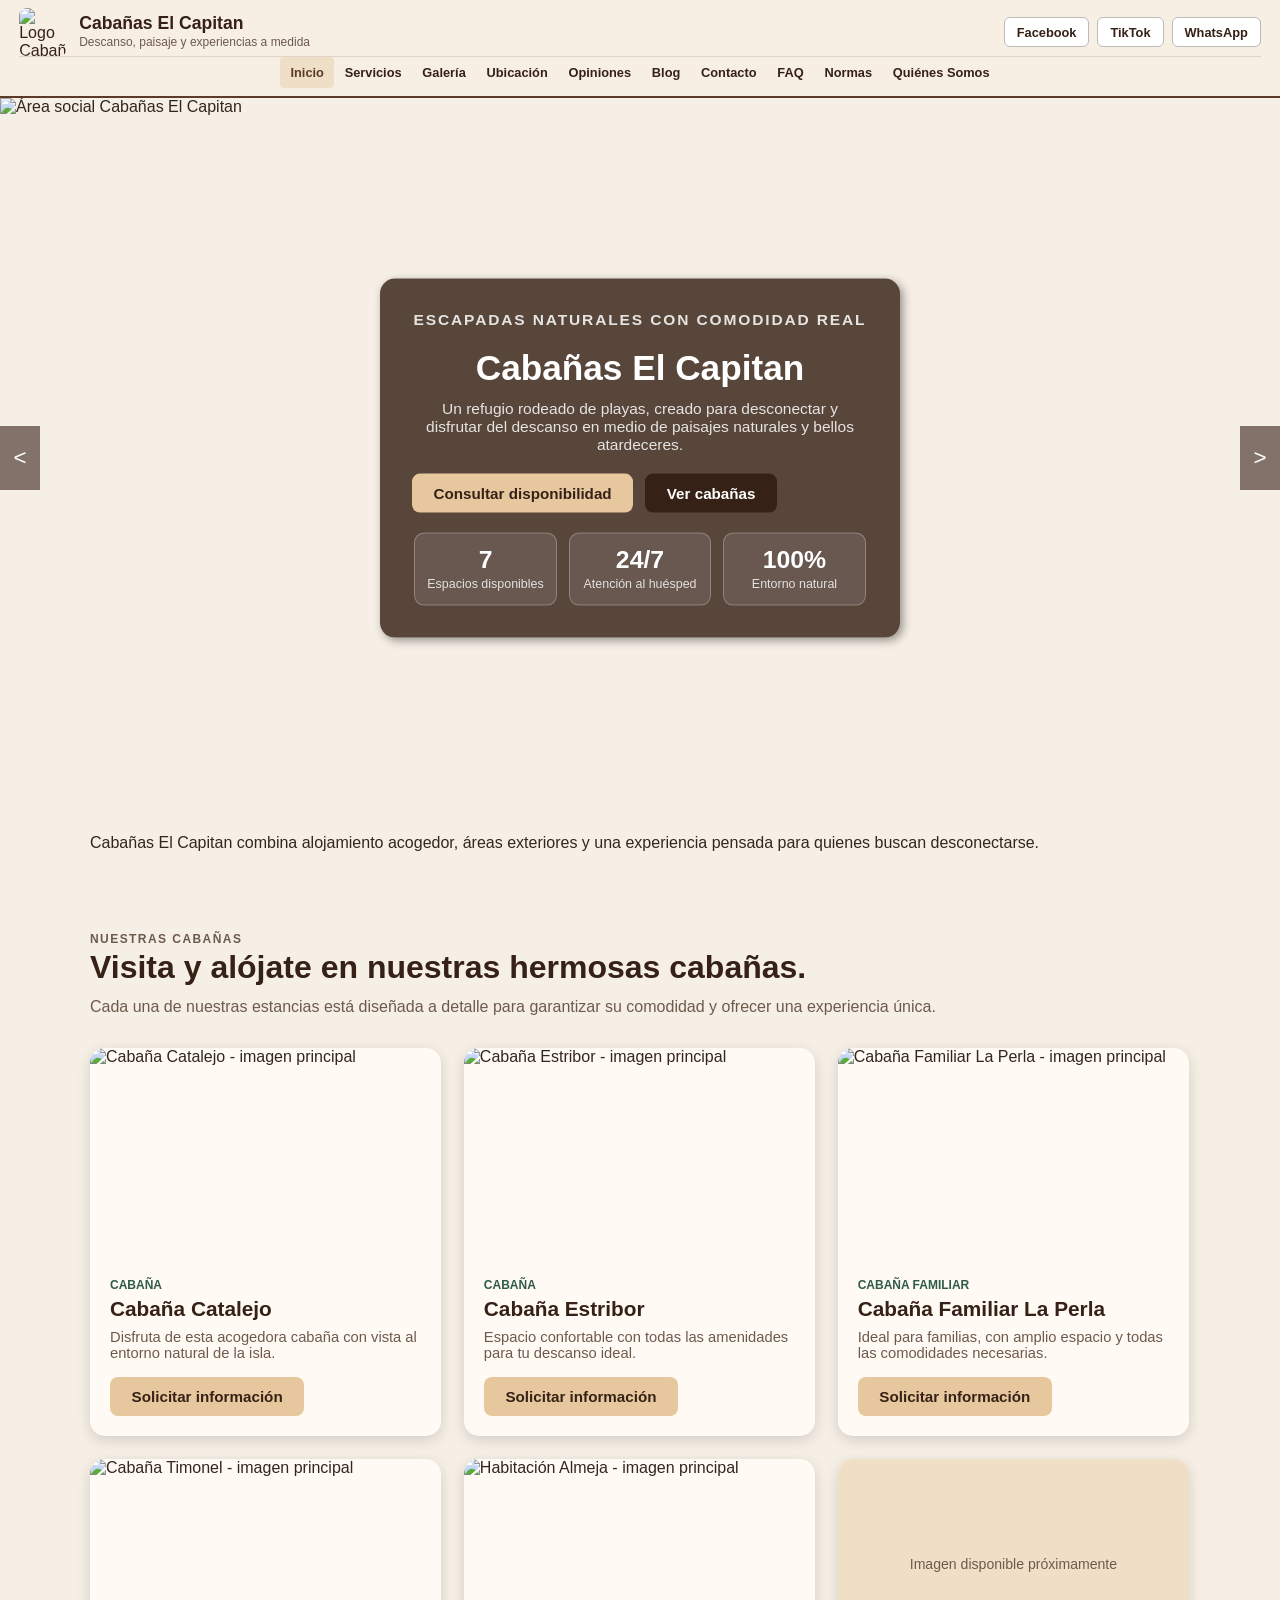
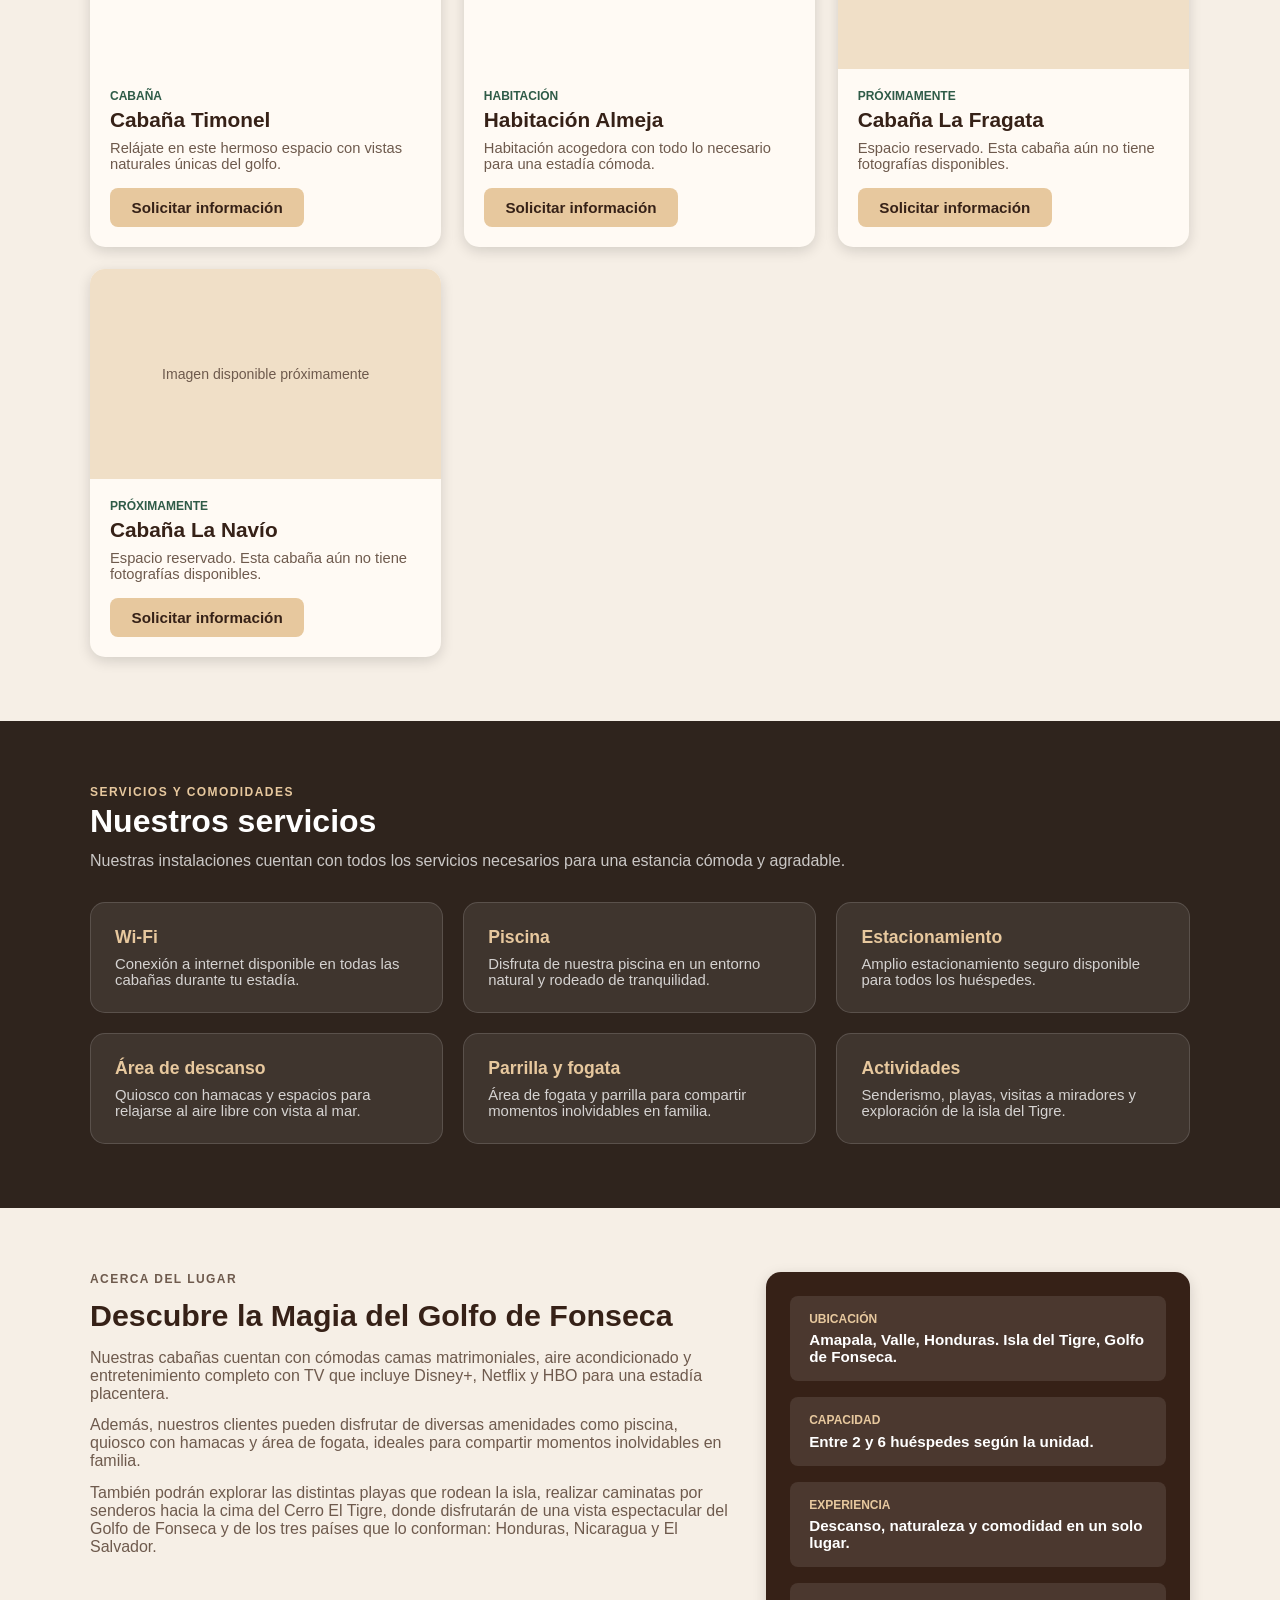
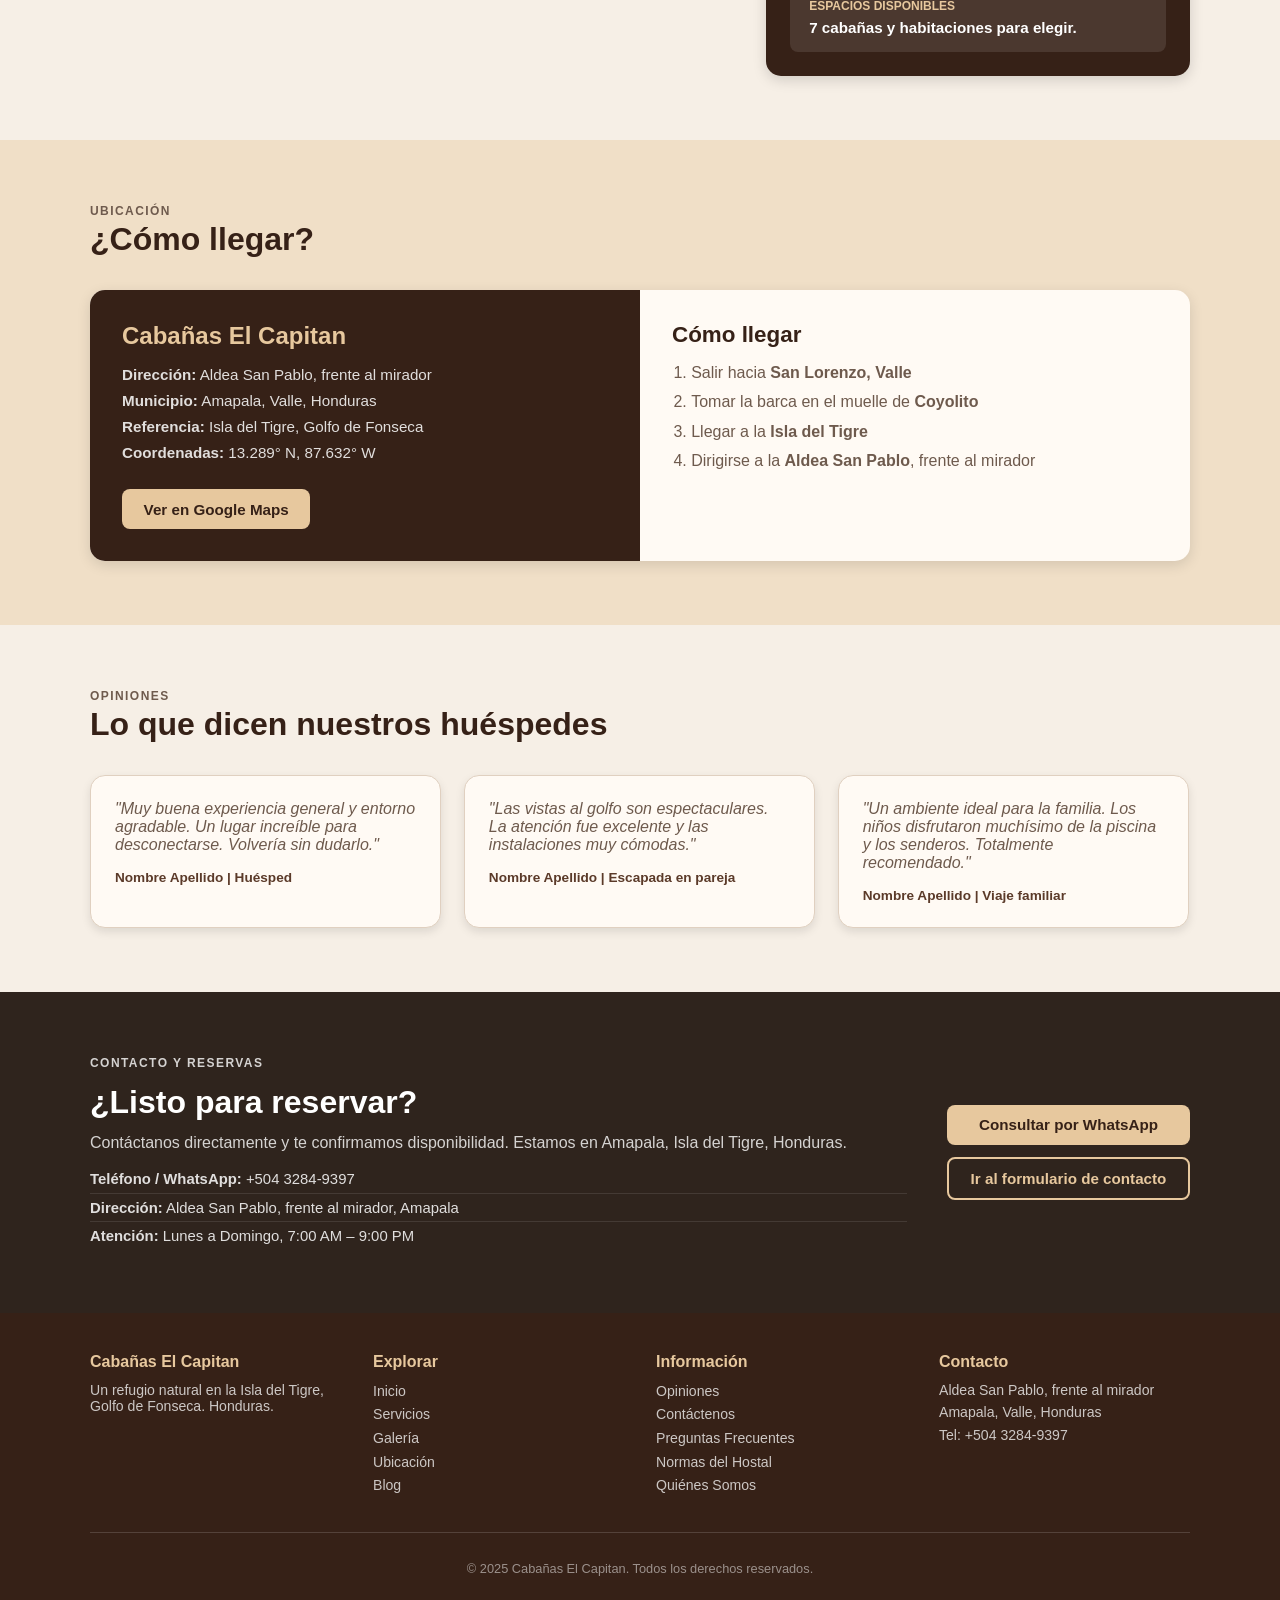
==== index.html @ b983e872 "ndex y Galeria - estilos, html y js menu.js" ====
<!DOCTYPE html>
<html lang="es">
<head>
    <meta charset="UTF-8">
    <meta name="viewport" content="width=device-width, initial-scale=1.0">
    <title>Cabañas El Capitan | Descanso en la Naturaleza</title>
    <meta name="description" content="Cabañas El Capitan ofrece una experiencia de descanso en la naturaleza con alojamiento acogedor, servicios esenciales y espacios pensados para escapadas en pareja, familia o amigos.">
    <link rel="stylesheet" href="styles/index.css">
    <script src="javascript/menu.js"></script>
    <script src="javascript/index.js"></script>
</head>
<body>

<!--  encabezado -->
<header>
    <div>
        <a class="brand" href="index.html">
            <img src="img/logo/logo_1.webp" width="48" height="48" alt="Logo Cabañas El Capitan">
            <span>
                <strong>Cabañas El Capitan</strong>
                <small>Descanso, paisaje y experiencias a medida</small>
            </span>
        </a>
        <div class="header-social">
            <a href="https://www.facebook.com/profile.php?id=61557780654785" target="_blank">Facebook</a>
            <a href="https://www.tiktok.com/@karol.guzmn11" target="_blank">TikTok</a>
            <a href="https://wa.me/50432849397?text=Hola%20necesito%20informacion%20sobre%20las%20caba%C3%B1as" target="_blank">WhatsApp</a>
        </div>
        <div class="hamburguer-buttons" id="menu-toggle">
            <div></div>
            <div></div>
            <div></div>
        </div>
    </div>
    <nav class="hidden" id="site-nav">
        <ul>
            <li><a href="index.html">Inicio</a></li>
            <li><a href="servicios.html">Servicios</a></li>
            <li><a href="galeria.html">Galería</a></li>
            <li><a href="ubicacion.html">Ubicación</a></li>
            <li><a href="opiniones.html">Opiniones</a></li>
            <li><a href="blog.html">Blog</a></li>
            <li><a href="contacto.html">Contacto</a></li>
            <li><a href="faq.html">FAQ</a></li>
            <li><a href="normas.html">Normas</a></li>
            <li><a href="quienes-somos.html">Quiénes Somos</a></li>
        </ul>
    </nav>
</header>

<main>

    <!--  hero y carrusel -->
    <section id="inicio">
        <div class="carousel" id="carruselPrincipal">
            <div class="track">

                <!--  diapositiva 1 -->
                <div class="slide">
                    <div class="image">
                        <picture>
                            <source srcset="img/Area Social/area_social_5.jpg" media="(min-width:1024px)">
                            <source srcset="img/Area Social/area_social_5.jpg" media="(min-width:720px)">
                            <img src="img/Area Social/area_social_5.jpg" alt="Área social Cabañas El Capitan">
                        </picture>
                    </div>
                    <div class="action">
                        <p class="kicker">Escapadas naturales con comodidad real</p>
                        <h1>Cabañas El Capitan</h1>
                        <p>Un refugio rodeado de playas, creado para desconectar y disfrutar del descanso en medio de paisajes naturales y bellos atardeceres.</p>
                        <div class="btn-group">
                            <a class="btn btn-primary" href="#contacto">Consultar disponibilidad</a>
                            <a class="btn btn-secondary" href="#cabanas">Ver cabañas</a>
                        </div>
                        <ul class="hero-stats">
                            <li>
                                <strong>7</strong>
                                <span>Espacios disponibles</span>
                            </li>
                            <li>
                                <strong>24/7</strong>
                                <span>Atención al huésped</span>
                            </li>
                            <li>
                                <strong>100%</strong>
                                <span>Entorno natural</span>
                            </li>
                        </ul>
                    </div>
                </div>

                <!--  diapositiva 2 -->
                <div class="slide">
                    <div class="image">
                        <picture>
                            <source srcset="img/Cabaña Estribor/cabana_estribor_4.jpg" media="(min-width:1024px)">
                            <source srcset="img/Cabaña Estribor/cabana_estribor_4.jpg" media="(min-width:720px)">
                            <img src="img/Cabaña Estribor/cabana_estribor_4.jpg" alt="Cabaña Estribor">
                        </picture>
                    </div>
                    <div class="action">
                        <p class="kicker">Cabaña Estribor</p>
                        <h2>Comodidad y naturaleza</h2>
                        <p>Aire acondicionado, camas matrimoniales y TV con Disney+, Netflix y HBO para una estadía placentera.</p>
                        <div class="btn-group">
                            <a class="btn btn-primary" href="#cabanas">Ver cabañas</a>
                        </div>
                    </div>
                </div>

                <!--  diapositiva 3 -->
                <div class="slide">
                    <div class="image">
                        <picture>
                            <source srcset="img/Cabaña Timonel/cabana_timonel_3.jpg" media="(min-width:1024px)">
                            <source srcset="img/Cabaña Timonel/cabana_timonel_3.jpg" media="(min-width:720px)">
                            <img src="img/Cabaña Timonel/cabana_timonel_3.jpg" alt="Cabaña Timonel">
                        </picture>
                    </div>
                    <div class="action">
                        <p class="kicker">Explora la isla</p>
                        <h2>Vista al Golfo de Fonseca</h2>
                        <p>Senderos, playas y miradores con vistas espectaculares de Honduras, Nicaragua y El Salvador.</p>
                        <div class="btn-group">
                            <a class="btn btn-primary" href="#contacto">Reservar ahora</a>
                        </div>
                    </div>
                </div>

                <!--  diapositiva 4 -->
                <div class="slide">
                    <div class="image">
                        <picture>
                            <source srcset="img/Cabaña Catalejo/cabana_catalejo_1.jpg" media="(min-width:1024px)">
                            <source srcset="img/Cabaña Catalejo/cabana_catalejo_1.jpg" media="(min-width:720px)">
                            <img src="img/Cabaña Catalejo/cabana_catalejo_1.jpg" alt="Cabaña Catalejo">
                        </picture>
                    </div>
                    <div class="action">
                        <p class="kicker">Cabaña Catalejo</p>
                        <h2>Descansa como mereces</h2>
                        <p>Piscina, quiosco con hamacas y área de fogata ideales para compartir momentos inolvidables en familia.</p>
                        <div class="btn-group">
                            <a class="btn btn-primary" href="#cabanas">Ver cabañas</a>
                        </div>
                    </div>
                </div>

            </div>
            <!--  botones del carrusel generados por javascript -->
        </div>
    </section>

    <!--  franja introductoria -->
    <section class="intro-strip">
        <div class="container">
            <p>Cabañas El Capitan combina alojamiento acogedor, áreas exteriores y una experiencia pensada para quienes buscan desconectarse.</p>
        </div>
    </section>

    <!--  cabañas -->
    <section id="cabanas" class="section">
        <div class="container">
            <div class="section-heading">
                <p class="kicker">Nuestras cabañas</p>
                <h2>Visita y alójate en nuestras hermosas cabañas.</h2>
                <p>Cada una de nuestras estancias está diseñada a detalle para garantizar su comodidad y ofrecer una experiencia única.</p>
            </div>
            <!--  tarjetas generadas por javascript -->
            <div class="cabanas-grid" id="cabanas-grid"></div>
        </div>
    </section>

    <!--  servicios -->
    <section id="servicios" class="section section-dark">
        <div class="container">
            <div class="section-heading light">
                <p class="kicker">Servicios y comodidades</p>
                <h2>Nuestros servicios</h2>
                <p>Nuestras instalaciones cuentan con todos los servicios necesarios para una estancia cómoda y agradable.</p>
            </div>
            <div class="services-grid">
                <article class="service-card">
                    <h3>Wi-Fi</h3>
                    <p>Conexión a internet disponible en todas las cabañas durante tu estadía.</p>
                </article>
                <article class="service-card">
                    <h3>Piscina</h3>
                    <p>Disfruta de nuestra piscina en un entorno natural y rodeado de tranquilidad.</p>
                </article>
                <article class="service-card">
                    <h3>Estacionamiento</h3>
                    <p>Amplio estacionamiento seguro disponible para todos los huéspedes.</p>
                </article>
                <article class="service-card">
                    <h3>Área de descanso</h3>
                    <p>Quiosco con hamacas y espacios para relajarse al aire libre con vista al mar.</p>
                </article>
                <article class="service-card">
                    <h3>Parrilla y fogata</h3>
                    <p>Área de fogata y parrilla para compartir momentos inolvidables en familia.</p>
                </article>
                <article class="service-card">
                    <h3>Actividades</h3>
                    <p>Senderismo, playas, visitas a miradores y exploración de la isla del Tigre.</p>
                </article>
            </div>
        </div>
    </section>

    <!--  acerca del lugar -->
    <section class="section">
        <div class="container story-layout">
            <div class="story-copy">
                <p class="kicker">Acerca del lugar</p>
                <h2>Descubre la Magia del Golfo de Fonseca</h2>
                <p>Nuestras cabañas cuentan con cómodas camas matrimoniales, aire acondicionado y entretenimiento completo con TV que incluye Disney+, Netflix y HBO para una estadía placentera.</p>
                <p>Además, nuestros clientes pueden disfrutar de diversas amenidades como piscina, quiosco con hamacas y área de fogata, ideales para compartir momentos inolvidables en familia.</p>
                <p>También podrán explorar las distintas playas que rodean la isla, realizar caminatas por senderos hacia la cima del Cerro El Tigre, donde disfrutarán de una vista espectacular del Golfo de Fonseca y de los tres países que lo conforman: Honduras, Nicaragua y El Salvador.</p>
            </div>
            <div class="story-panel">
                <div class="story-note">
                    <span>Ubicación</span>
                    <strong>Amapala, Valle, Honduras. Isla del Tigre, Golfo de Fonseca.</strong>
                </div>
                <div class="story-note">
                    <span>Capacidad</span>
                    <strong>Entre 2 y 6 huéspedes según la unidad.</strong>
                </div>
                <div class="story-note">
                    <span>Experiencia</span>
                    <strong>Descanso, naturaleza y comodidad en un solo lugar.</strong>
                </div>
                <div class="story-note">
                    <span>Espacios disponibles</span>
                    <strong>7 cabañas y habitaciones para elegir.</strong>
                </div>
            </div>
        </div>
    </section>

    <!--  ubicación -->
    <section class="section section-muted">
        <div class="container">
            <div class="section-heading">
                <p class="kicker">Ubicación</p>
                <h2>¿Cómo llegar?</h2>
            </div>
            <div class="location-card">
                <div class="location-info">
                    <h3>Cabañas El Capitan</h3>
                    <p><strong>Dirección:</strong> Aldea San Pablo, frente al mirador</p>
                    <p><strong>Municipio:</strong> Amapala, Valle, Honduras</p>
                    <p><strong>Referencia:</strong> Isla del Tigre, Golfo de Fonseca</p>
                    <p><strong>Coordenadas:</strong> 13.289° N, 87.632° W</p>
                    <a class="btn btn-primary" href="https://maps.google.com/?q=Cabañas+El+Capitan+Amapala+Honduras" target="_blank">Ver en Google Maps</a>
                </div>
                <div class="location-steps">
                    <h3>Cómo llegar</h3>
                    <ol>
                        <li>Salir hacia <strong>San Lorenzo, Valle</strong></li>
                        <li>Tomar la barca en el muelle de <strong>Coyolito</strong></li>
                        <li>Llegar a la <strong>Isla del Tigre</strong></li>
                        <li>Dirigirse a la <strong>Aldea San Pablo</strong>, frente al mirador</li>
                    </ol>
                </div>
            </div>
        </div>
    </section>

    <!--  reseñas -->
    <section class="section">
        <div class="container">
            <div class="section-heading">
                <p class="kicker">Opiniones</p>
                <h2>Lo que dicen nuestros huéspedes</h2>
            </div>
            <div class="reviews-grid">
                <blockquote class="review-card">
                    <p>"Muy buena experiencia general y entorno agradable. Un lugar increíble para desconectarse. Volvería sin dudarlo."</p>
                    <cite>Nombre Apellido | Huésped</cite>
                </blockquote>
                <blockquote class="review-card">
                    <p>"Las vistas al golfo son espectaculares. La atención fue excelente y las instalaciones muy cómodas."</p>
                    <cite>Nombre Apellido | Escapada en pareja</cite>
                </blockquote>
                <blockquote class="review-card">
                    <p>"Un ambiente ideal para la familia. Los niños disfrutaron muchísimo de la piscina y los senderos. Totalmente recomendado."</p>
                    <cite>Nombre Apellido | Viaje familiar</cite>
                </blockquote>
            </div>
        </div>
    </section>

    <!--  contacto cta -->
    <section id="contacto" class="section section-dark">
        <div class="container contact-cta">
            <div class="contact-cta-info">
                <p class="kicker">Contacto y reservas</p>
                <h2>¿Listo para reservar?</h2>
                <p>Contáctanos directamente y te confirmamos disponibilidad. Estamos en Amapala, Isla del Tigre, Honduras.</p>
                <ul class="contact-quick">
                    <li><strong>Teléfono / WhatsApp:</strong> +504 3284-9397</li>
                    <li><strong>Dirección:</strong> Aldea San Pablo, frente al mirador, Amapala</li>
                    <li><strong>Atención:</strong> Lunes a Domingo, 7:00 AM – 9:00 PM</li>
                </ul>
            </div>
            <div class="contact-cta-actions">
                <a class="btn btn-sand" href="https://wa.me/50432849397?text=Hola%20necesito%20informacion%20sobre%20las%20caba%C3%B1as" target="_blank">Consultar por WhatsApp</a>
                <a class="btn btn-outline" href="contacto.html">Ir al formulario de contacto</a>
            </div>
        </div>
    </section>

</main>

<footer>
    <div class="container">
        <div class="footer-grid">
            <div class="footer-col"><strong>Cabañas El Capitan</strong><p>Un refugio natural en la Isla del Tigre, Golfo de Fonseca. Honduras.</p></div>
            <div class="footer-col"><strong>Explorar</strong><ul><li><a href="index.html">Inicio</a></li><li><a href="servicios.html">Servicios</a></li><li><a href="galeria.html">Galería</a></li><li><a href="ubicacion.html">Ubicación</a></li><li><a href="blog.html">Blog</a></li></ul></div>
            <div class="footer-col"><strong>Información</strong><ul><li><a href="opiniones.html">Opiniones</a></li><li><a href="contacto.html">Contáctenos</a></li><li><a href="faq.html">Preguntas Frecuentes</a></li><li><a href="normas.html">Normas del Hostal</a></li><li><a href="quienes-somos.html">Quiénes Somos</a></li></ul></div>
            <div class="footer-col"><strong>Contacto</strong><address><p>Aldea San Pablo, frente al mirador</p><p>Amapala, Valle, Honduras</p><p>Tel: +504 3284-9397</p></address></div>
        </div>
        <div class="footer-bottom"><p>&copy; 2025 Cabañas El Capitan. Todos los derechos reservados.</p></div>
    </div>
</footer>
</body>
</html>
---- styles/index.css ----
﻿/*Cabañas El Capitan — Inicio (index.html) Paleta: #f6efe6 fondo | #fffaf4 fondo claro #5b3a29 tierra | #362117 oscuro #2f5b47 pino | #e7c89e arena #33261f café oscuro | #6e5a4d café medio*/

/*RESET Y BASE*/
* {
    box-sizing: border-box;
}
html {
    height: 100%;
}
body {
    display: flex;
    flex-direction: column;
    min-height: 100%;
    margin: 0;
    padding: 0;
    font-family: Arial, Helvetica, sans-serif;
    background-color: #f6efe6;
    color: #33261f;
}
img {
    display: block;
    max-width: 100%;
}
a {
    color: inherit;
}
main {
    flex: 1;
}
/*CONTENEDOR*/
.container {
    max-width: 1100px;
    width: calc(100% - 2rem);
    margin: 0 auto;
}

header {
    display: flex;
    flex-direction: column;
    background-color: #f7efe4;
    border-bottom: 2px solid #5b3a29;
}
header > div {
    display: flex;
    align-items: center;
    justify-content: space-between;
    gap: 1rem;
    padding: 0.75rem 1.2rem;
}
.hamburguer-buttons {
    display: flex;
    flex-direction: column;
    justify-content: space-evenly;
    width: 48px;
    height: 48px;
    padding: 0.25rem;
    cursor: pointer;
}
.hamburguer-buttons div {
    background-color: #362117;
    height: 0.25rem;
    border-radius: 3px;
}
.brand {
    display: flex;
    align-items: center;
    gap: 0.75rem;
    text-decoration: none;
    color: #362117;
}
.brand img {
    border-radius: 8px;
}
.brand strong {
    display: block;
    font-size: 1.1rem;
    line-height: 1;
}
.brand small {
    display: block;
    font-size: 0.75rem;
    color: #6e5a4d;
    margin-top: 0.15rem;
}
.header-social {
    display: none;
    gap: 0.5rem;
}
.header-social a {
    padding: 0.4rem 0.75rem;
    background-color: #ffffff;
    border: 1px solid #bbb;
    border-radius: 6px;
    text-decoration: none;
    color: #362117;
    font-size: 0.8rem;
    font-weight: 700;
}
.header-social a:hover {
    background-color: #f0dfc7;
}
header nav {
    overflow: hidden;
    max-height: 100vh;
    transition: max-height 0.5s ease-in-out;
    background-color: #fffaf4;
    border-top: 1px solid #ddd;
}
header nav.hidden {
    max-height: 0;
}
header nav ul {
    list-style: none;
    padding: 0;
    margin: 0;
}
header nav ul li {
    border-bottom: 1px solid #eee;
}
header nav ul li a {
    display: block;
    padding: 0.75rem 1.2rem;
    text-decoration: none;
    color: #362117;
    font-weight: 600;
}
header nav ul li a:hover,
header nav ul li a.active {
    background-color: #f0dfc7;
    color: #5b3a29;
}
/*HEADER RESPONSIVE*/
@media (min-width: 720px) {
    header {
        flex-direction: row;
        flex-wrap: wrap;
        align-items: center;
        padding: 0.5rem 1.2rem;
    }
header > div {
    flex: 1;
    padding: 0;
}
.hamburguer-buttons {
    display: none;
}
.header-social {
    display: flex;
}
    header nav {
        overflow: visible;
        max-height: none;
        background: none;
        border-top: 1px solid rgba(91,58,41,0.15);
        flex: 0 0 100%;
        transition: none;
    }
header nav.hidden {
    max-height: none;
}
    header nav ul {
        display: flex;
        flex-wrap: wrap;
        align-items: center;
        justify-content: center;
    }
header nav ul li {
    border-bottom: none;
}
header nav ul li a {
    font-size: 0.8rem;
    padding: 0.5rem 0.65rem;
    border-radius: 4px;
}
}

/*FOOTER*/
footer {
    background-color: #362117;
    color: #ffffff;
    padding: 2.5rem 0 1.5rem;
}
.footer-grid {
    display: flex;
    flex-wrap: wrap;
    gap: 2rem;
}
.footer-col {
    flex: 1 1 180px;
}
.footer-col strong {
    display: block;
    font-size: 1rem;
    margin-bottom: 0.65rem;
    color: #e7c89e;
}
.footer-col p, .footer-col address {
    margin: 0 0 0.4rem;
    color: rgba(255,255,255,0.75);
    font-size: 0.88rem;
    font-style: normal;
}
.footer-col ul {
    list-style: none;
    padding: 0;
    margin: 0;
}
.footer-col ul li {
    margin-bottom: 0.35rem;
}
.footer-col ul li a {
    color: rgba(255,255,255,0.75);
    text-decoration: none;
    font-size: 0.88rem;
}
.footer-col ul li a:hover {
    color: #ffffff;
    text-decoration: underline;
}
.footer-bottom {
    margin-top: 2rem;
    padding-top: 1rem;
    border-top: 1px solid rgba(255,255,255,0.15);
    text-align: center;
    color: rgba(255,255,255,0.5);
    font-size: 0.8rem;
}

/*BOTONES*/
.btn {
    display: inline-block;
    padding: 0.7rem 1.35rem;
    border-radius: 8px;
    text-decoration: none;
    font-weight: 700;
    font-size: 0.95rem;
    cursor: pointer;
    border: none;
    text-align: center;
}
.btn-primary {
    background-color: #e7c89e;
    color: #362117;
}
.btn-primary:hover {
    background-color: #d4b080;
}
.btn-secondary {
    background-color: #362117;
    color: #ffffff;
}
.btn-secondary:hover {
    background-color: #2f241d;
}
.btn-group {
    display: flex;
    gap: 0.75rem;
    flex-wrap: wrap;
}
/*UTILIDADES*/
.section {
    padding: 4rem 0;
}
.section-dark {
    background-color: #2f241d;
    color: #ffffff;
}
.section-muted {
    background-color: #f0dfc7;
}
.kicker {
    margin: 0 0 0.5rem;
    color: #2f5b47;
    text-transform: uppercase;
    letter-spacing: 0.12em;
    font-size: 0.75rem;
    font-weight: 800;
}
.section-heading {
    max-width: 54rem;
    margin-bottom: 2rem;
}
.section-heading h2 {
    font-size: 2rem;
    margin: 0.2rem 0 0.75rem;
    color: #362117;
}
.section-heading p {
    margin: 0;
    color: #6e5a4d;
}
.section-heading.light .kicker {
    color: #e7c89e;
}
.section-heading.light h2 {
    color: #ffffff;
}
.section-heading.light p {
    color: rgba(255,255,255,0.75);
}
/*FORM ELEMENTS*/
.form-group {
    margin-bottom: 1.1rem;
}
.form-group label {
    display: block;
    margin-bottom: 0.4rem;
    font-weight: 600;
    font-size: 0.9rem;
    color: #362117;
}
.form-group input, .form-group textarea, .form-group select {
    width: 100%;
    padding: 0.65rem 0.9rem;
    border: 1px solid #bbb;
    border-radius: 8px;
    font-family: inherit;
    font-size: 0.95rem;
    background-color: #ffffff;
    color: #33261f;
}
.form-group input:focus, .form-group textarea:focus, .form-group select:focus {
    outline: 2px solid #5b3a29;
    border-color: #5b3a29;
}
.form-group textarea {
    min-height: 100px;
    resize: vertical;
}
.error {
    border-color: red;
}
.error-text {
    font-weight: bold;
    color: #760000;
    font-size: 0.75rem;
    display: block;
    margin-top: 0.25rem;
}
/*CARRUSEL HERO (patrón landing.css)*/
.carousel {
    position: relative;
    width: 100%;
    height: 80vh;
    overflow: hidden;
}
.carousel .track {
    display: flex;
    position: absolute;
    top: 0;
    left: 0;
    height: 80vh;
    transition: left 0.7s ease-in-out;
}
.carousel .track .slide {
    flex: 0 0 100vw;
    width: 100vw;
    height: 80vh;
    position: relative;
}
.image {
    width: 100%;
    height: 100%;
}
.image picture, .image img {
    width: 100%;
    height: 100%;
    object-fit: cover;
    object-position: center;
}
.action {
    position: absolute;
    top: 50%;
    left: 50%;
    transform: translate(-50%, -50%);
    width: 90%;
    max-width: 520px;
    padding: 2rem;
    background-color: rgba(54,33,23,0.82);
    border-radius: 15px;
    color: #ffffff;
    text-align: center;
    box-shadow: 3px 3px 10px rgba(0,0,0,0.4);
}
.action h1 {
    font-size: 2.2rem;
    margin: 0.2rem 0 0.75rem;
    line-height: 1.1;
    color: #ffffff;
}
.action h2 {
    font-size: 1.8rem;
    margin: 0.2rem 0 0.75rem;
    color: #ffffff;
}
.action p {
    margin: 0 0 1.25rem;
    color: rgba(255,255,255,0.85);
    font-size: 0.97rem;
}
.carousel .carousel-btn {
    position: absolute;
    top: 50%;
    transform: translateY(-50%);
    height: 4rem;
    width: 2.5rem;
    background-color: rgba(54,33,23,0.60);
    color: #ffffff;
    border: none;
    font-size: 1.4rem;
    cursor: pointer;
}
.carousel .carousel-btn.btnleft {
    left: 0;
}
.carousel .carousel-btn.btnright {
    right: 0;
}
.hero-stats {
    display: flex;
    flex-wrap: wrap;
    justify-content: center;
    gap: 0.75rem;
    margin: 1.25rem 0 0;
    padding: 0;
    list-style: none;
}
.hero-stats li {
    flex: 0 0 calc(33% - 0.5rem);
    padding: 0.85rem 0.5rem;
    border: 1px solid rgba(255,255,255,0.25);
    border-radius: 10px;
    background-color: rgba(255,255,255,0.10);
    text-align: center;
}
.hero-stats strong {
    display: block;
    font-size: 1.55rem;
    line-height: 1;
}
.hero-stats span {
    display: block;
    margin-top: 0.3rem;
    font-size: 0.78rem;
    color: rgba(255,255,255,0.82);
}
/*CABAÑAS GRID*/
.cabanas-grid {
    display: flex;
    flex-wrap: wrap;
    gap: 1.4rem;
}
.cabin-card {
    flex: 0 0 100%;
    background-color: #fffaf4;
    border-radius: 15px;
    overflow: hidden;
    box-shadow: 0 4px 14px rgba(0,0,0,0.14);
}
@media (min-width: 720px) { .cabin-card { flex: 0 0 calc(50% - 0.7rem); } }
@media (min-width: 1024px) { .cabin-card { flex: 0 0 calc(33.333% - 0.95rem); } }
.cabin-card img {
    width: 100%;
    height: 210px;
    object-fit: cover;
}
.cabin-card .no-image {
    width: 100%; height: 210px;
    background-color: #f0dfc7;
    display: flex; align-items: center; justify-content: center;
    color: #6e5a4d; font-size: 0.88rem; text-align: center; padding: 1rem;
}
.cabin-card .card-body {
    padding: 1.25rem;
}
.cabin-card .card-tag {
    margin: 0 0 0.3rem;
    color: #2f5b47;
    text-transform: uppercase;
    font-size: 0.75rem;
    font-weight: 800;
}
.cabin-card h3 {
    font-size: 1.3rem;
    margin: 0 0 0.5rem;
    color: #362117;
}
.cabin-card p {
    margin: 0 0 1rem;
    color: #6e5a4d;
    font-size: 0.92rem;
}
/*SERVICIOS DESTACADOS*/
.services-grid {
    display: flex;
    flex-wrap: wrap;
    gap: 1.25rem;
}
.service-card {
    flex: 0 0 100%;
    padding: 1.5rem;
    background-color: rgba(255,255,255,0.08);
    border: 1px solid rgba(255,255,255,0.14);
    border-radius: 15px;
}
@media (min-width: 720px) { .service-card { flex: 0 0 calc(50% - 0.625rem); } }
@media (min-width: 1024px) { .service-card { flex: 0 0 calc(33.333% - 0.84rem); } }
.service-card h3 {
    margin: 0 0 0.5rem;
    font-size: 1.1rem;
    color: #e7c89e;
}
.service-card p {
    margin: 0;
    color: rgba(255,255,255,0.78);
    font-size: 0.93rem;
}
/*ACERCA DEL LUGAR*/
.story-layout {
    display: flex;
    flex-wrap: wrap;
    gap: 2rem;
}
.story-copy {
    flex: 0 0 100%;
}
.story-panel {
    flex: 0 0 100%;
    display: flex;
    flex-direction: column;
    gap: 1rem;
    padding: 1.5rem;
    background-color: #362117;
    border-radius: 15px;
    box-shadow: 0 4px 14px rgba(0,0,0,0.15);
    color: #ffffff;
}
@media (min-width: 720px) {
.story-copy {
    flex: 1 1 55%;
}
.story-panel {
    flex: 1 1 35%;
}
}
.story-copy h2 {
    font-size: 1.9rem;
    line-height: 1.1;
    margin: 0.25rem 0 1rem;
    color: #362117;
}
.story-copy p {
    color: #6e5a4d;
    margin: 0 0 0.85rem;
}
.story-note {
    padding: 1rem 1.2rem;
    border-radius: 8px;
    background-color: rgba(255,255,255,0.10);
}
.story-note span {
    display: block;
    margin-bottom: 0.35rem;
    color: #e7c89e;
    text-transform: uppercase;
    font-size: 0.75rem;
    font-weight: 800;
}
.story-note strong {
    display: block;
    font-size: 0.95rem;
}
/*UBICACIÓN*/
.location-card {
    display: flex;
    flex-wrap: wrap;
    background-color: #fffaf4;
    border-radius: 15px;
    box-shadow: 0 4px 14px rgba(0,0,0,0.12);
    overflow: hidden;
}
.location-info {
    flex: 0 0 100%;
    padding: 2rem;
    background-color: #362117;
    color: #ffffff;
}
.location-steps {
    flex: 0 0 100%;
    padding: 2rem;
}
@media (min-width: 720px) { .location-info, .location-steps { flex: 0 0 50%; } }
.location-info h3 {
    font-size: 1.5rem;
    margin: 0 0 1rem;
    color: #e7c89e;
}
.location-info p {
    margin: 0 0 0.55rem;
    color: rgba(255,255,255,0.85);
    font-size: 0.95rem;
}
.location-info .btn {
    margin-top: 1.25rem;
}
.location-steps h3 {
    font-size: 1.4rem;
    margin: 0 0 1rem;
    color: #362117;
}
.location-steps ol {
    padding-left: 1.2rem;
    margin: 0;
}
.location-steps ol li {
    margin-bottom: 0.7rem;
    color: #6e5a4d;
}
/*RESEÑAS*/
.reviews-grid {
    display: flex;
    flex-wrap: wrap;
    gap: 1.4rem;
}
.review-card {
    flex: 0 0 100%;
    margin: 0;
    padding: 1.5rem;
    background-color: #fffaf4;
    border-radius: 15px;
    box-shadow: 0 4px 10px rgba(0,0,0,0.10);
    border: 1px solid #e0d0c0;
}
@media (min-width: 720px) { .review-card { flex: 0 0 calc(50% - 0.7rem); } }
@media (min-width: 1024px) { .review-card { flex: 0 0 calc(33.333% - 0.95rem); } }
.review-card p {
    margin: 0 0 1rem;
    color: #6e5a4d;
    font-style: italic;
}
.review-card cite {
    display: block;
    font-style: normal;
    font-weight: 700;
    font-size: 0.85rem;
    color: #5b3a29;
}
/*CONTACTO CTA*/
.contact-cta {
    display: flex;
    flex-wrap: wrap;
    gap: 2.5rem;
    align-items: center;
    justify-content: space-between;
}
.contact-cta-info {
    flex: 1 1 340px;
}
.contact-cta-info h2 {
    font-size: 2rem;
    margin: 0.25rem 0 0.85rem;
    color: #ffffff;
}
.contact-cta-info p {
    margin: 0 0 0.85rem;
    color: rgba(255,255,255,0.8);
}
.contact-quick {
    list-style: none;
    padding: 0;
    margin: 0;
}
.contact-quick li {
    padding: 0.35rem 0;
    color: rgba(255,255,255,0.85);
    font-size: 0.93rem;
    border-bottom: 1px solid rgba(255,255,255,0.1);
}
.contact-quick li:last-child {
    border-bottom: none;
}
.contact-cta-actions {
    display: flex;
    flex-direction: column;
    gap: 0.75rem;
    flex: 0 0 auto;
}
.btn-sand {
    background-color: #e7c89e;
    color: #362117;
}
.btn-sand:hover {
    background-color: #d4b080;
}
.btn-outline {
    background-color: transparent;
    border: 2px solid #e7c89e;
    color: #e7c89e;
}
.btn-outline:hover {
    background-color: rgba(231,200,158,0.15);
}
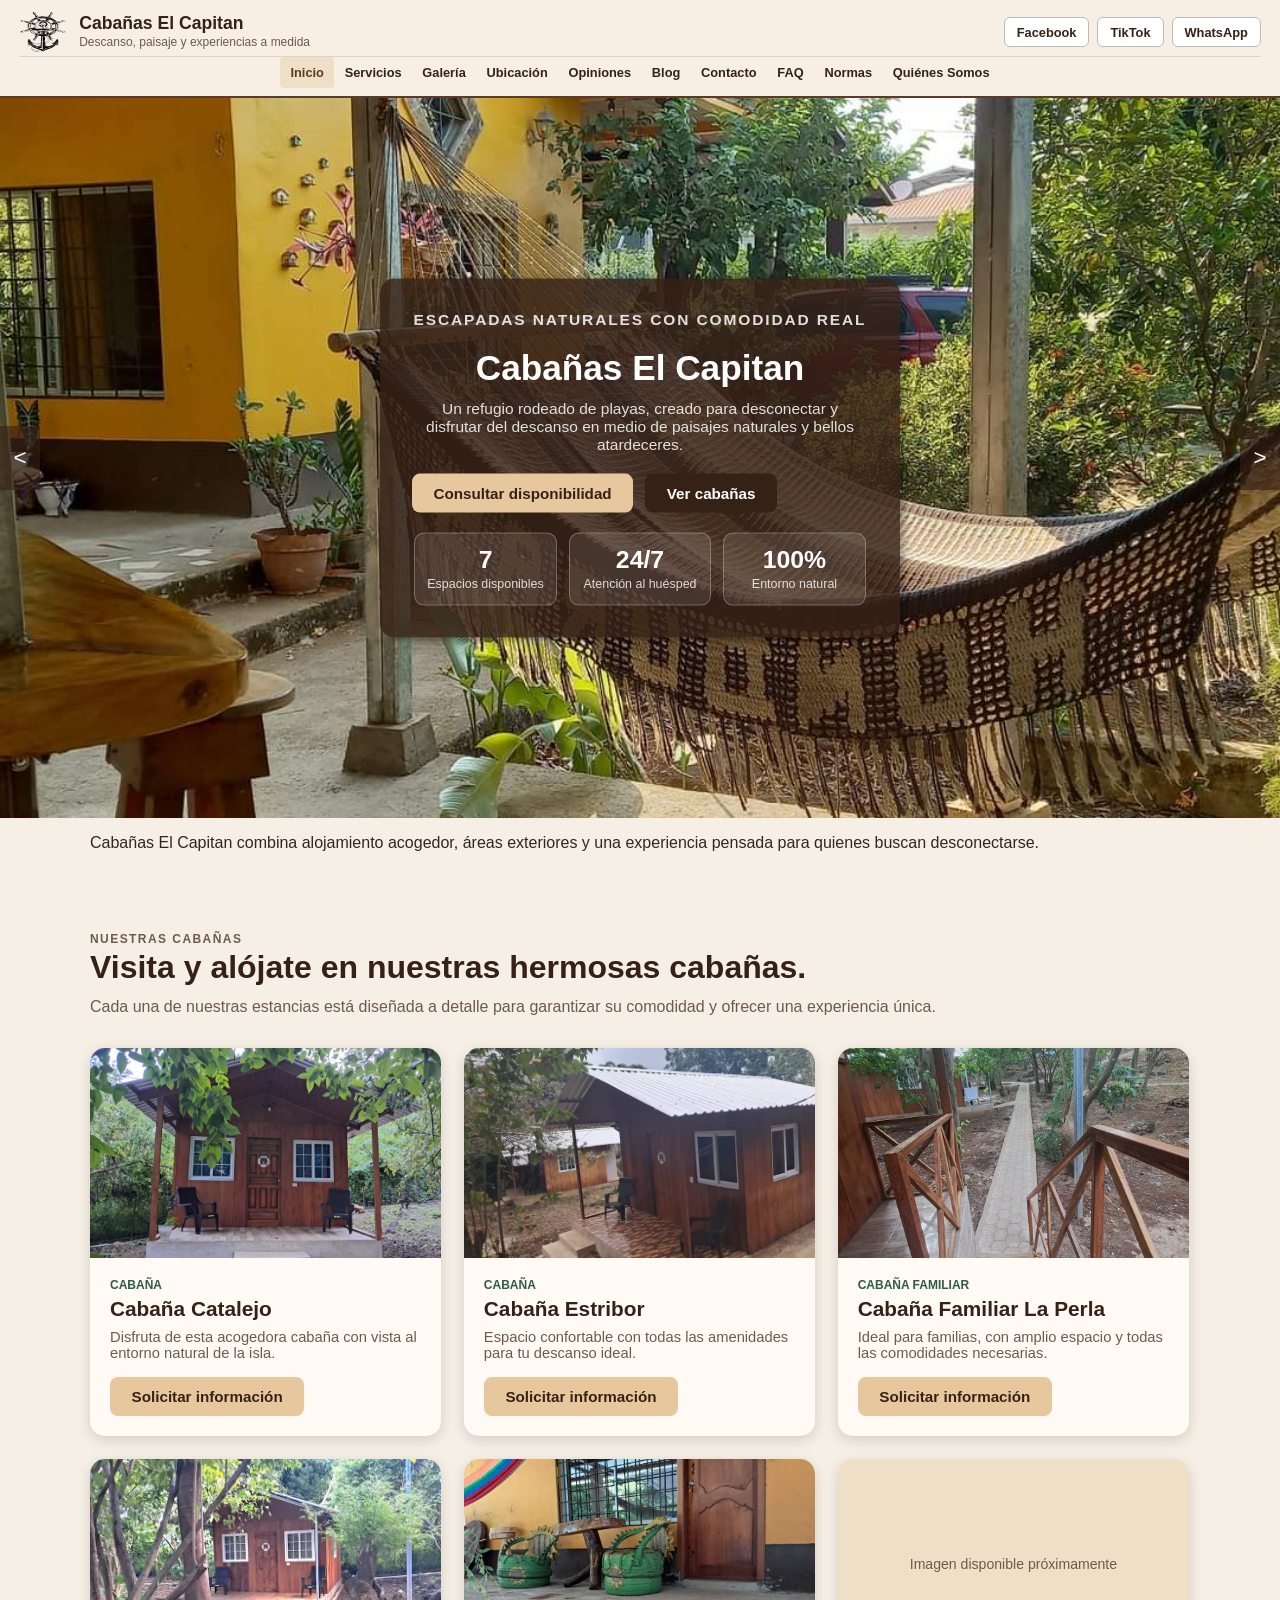
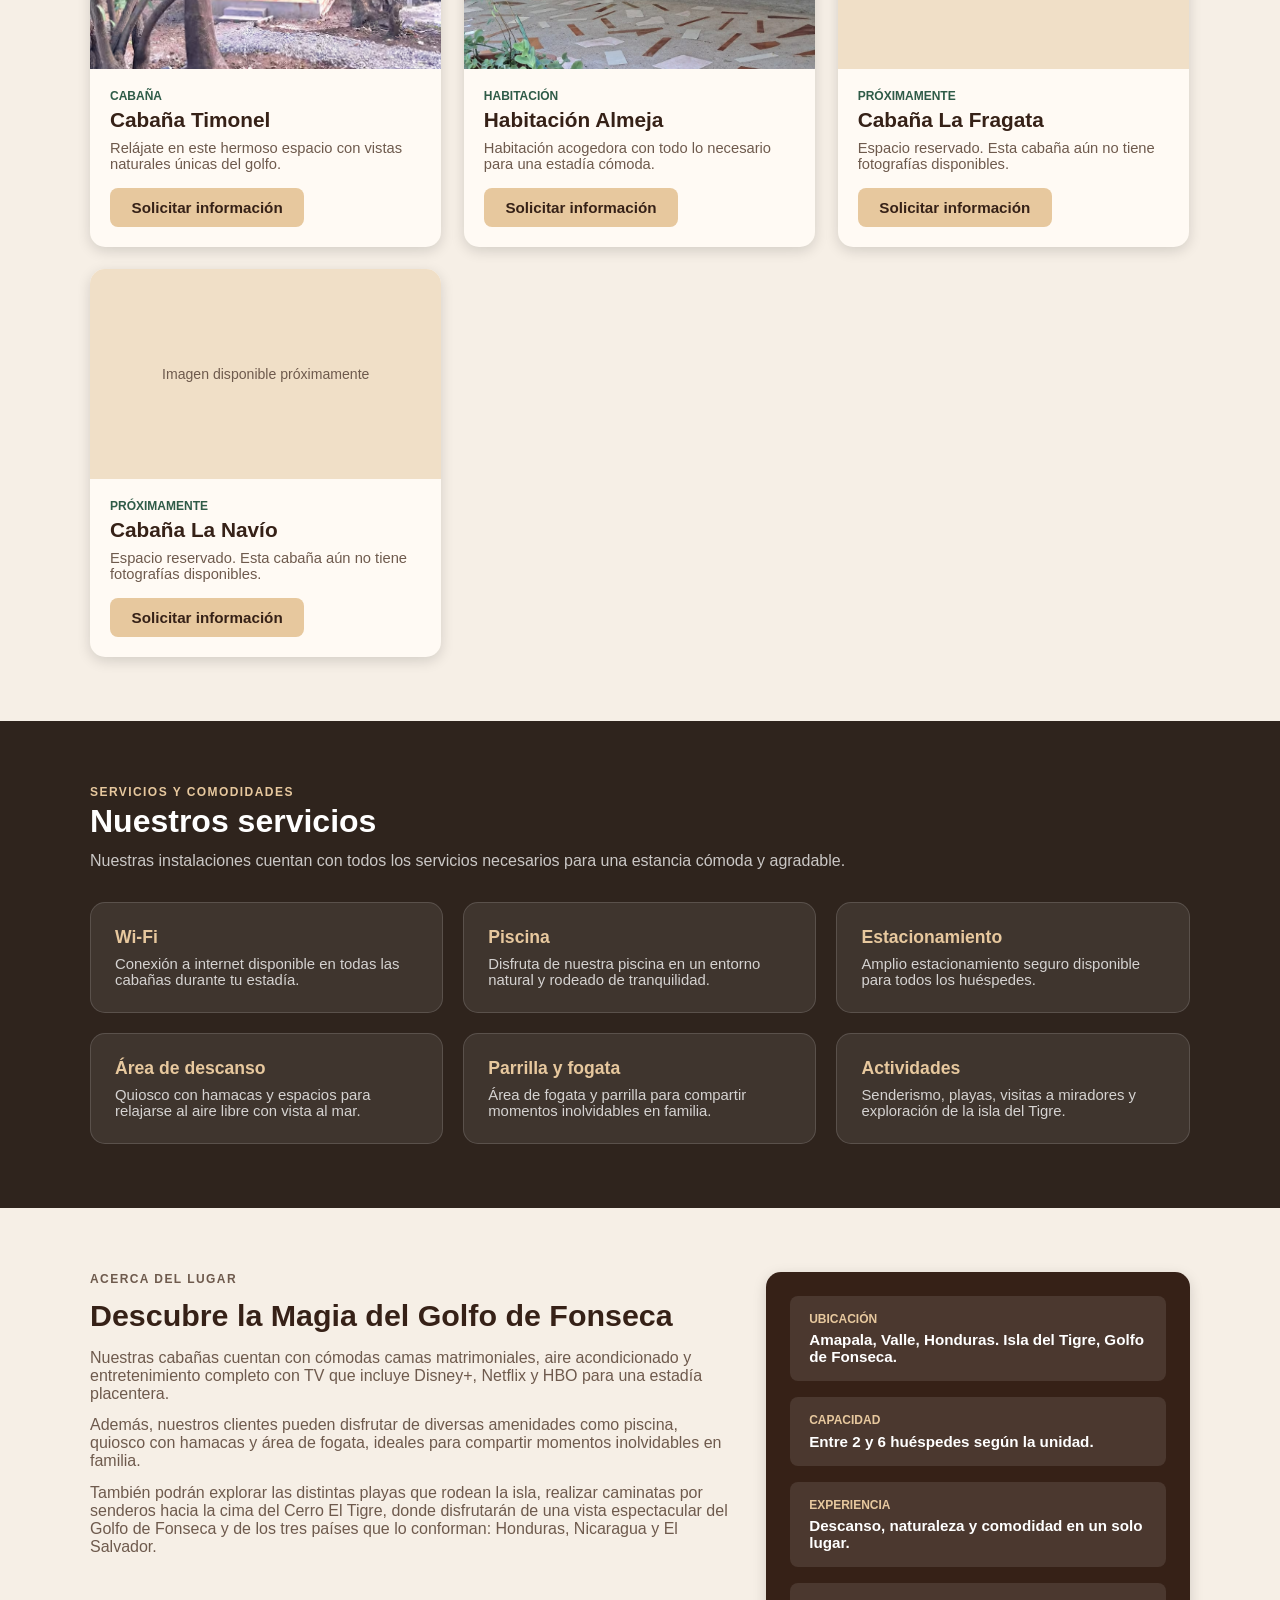
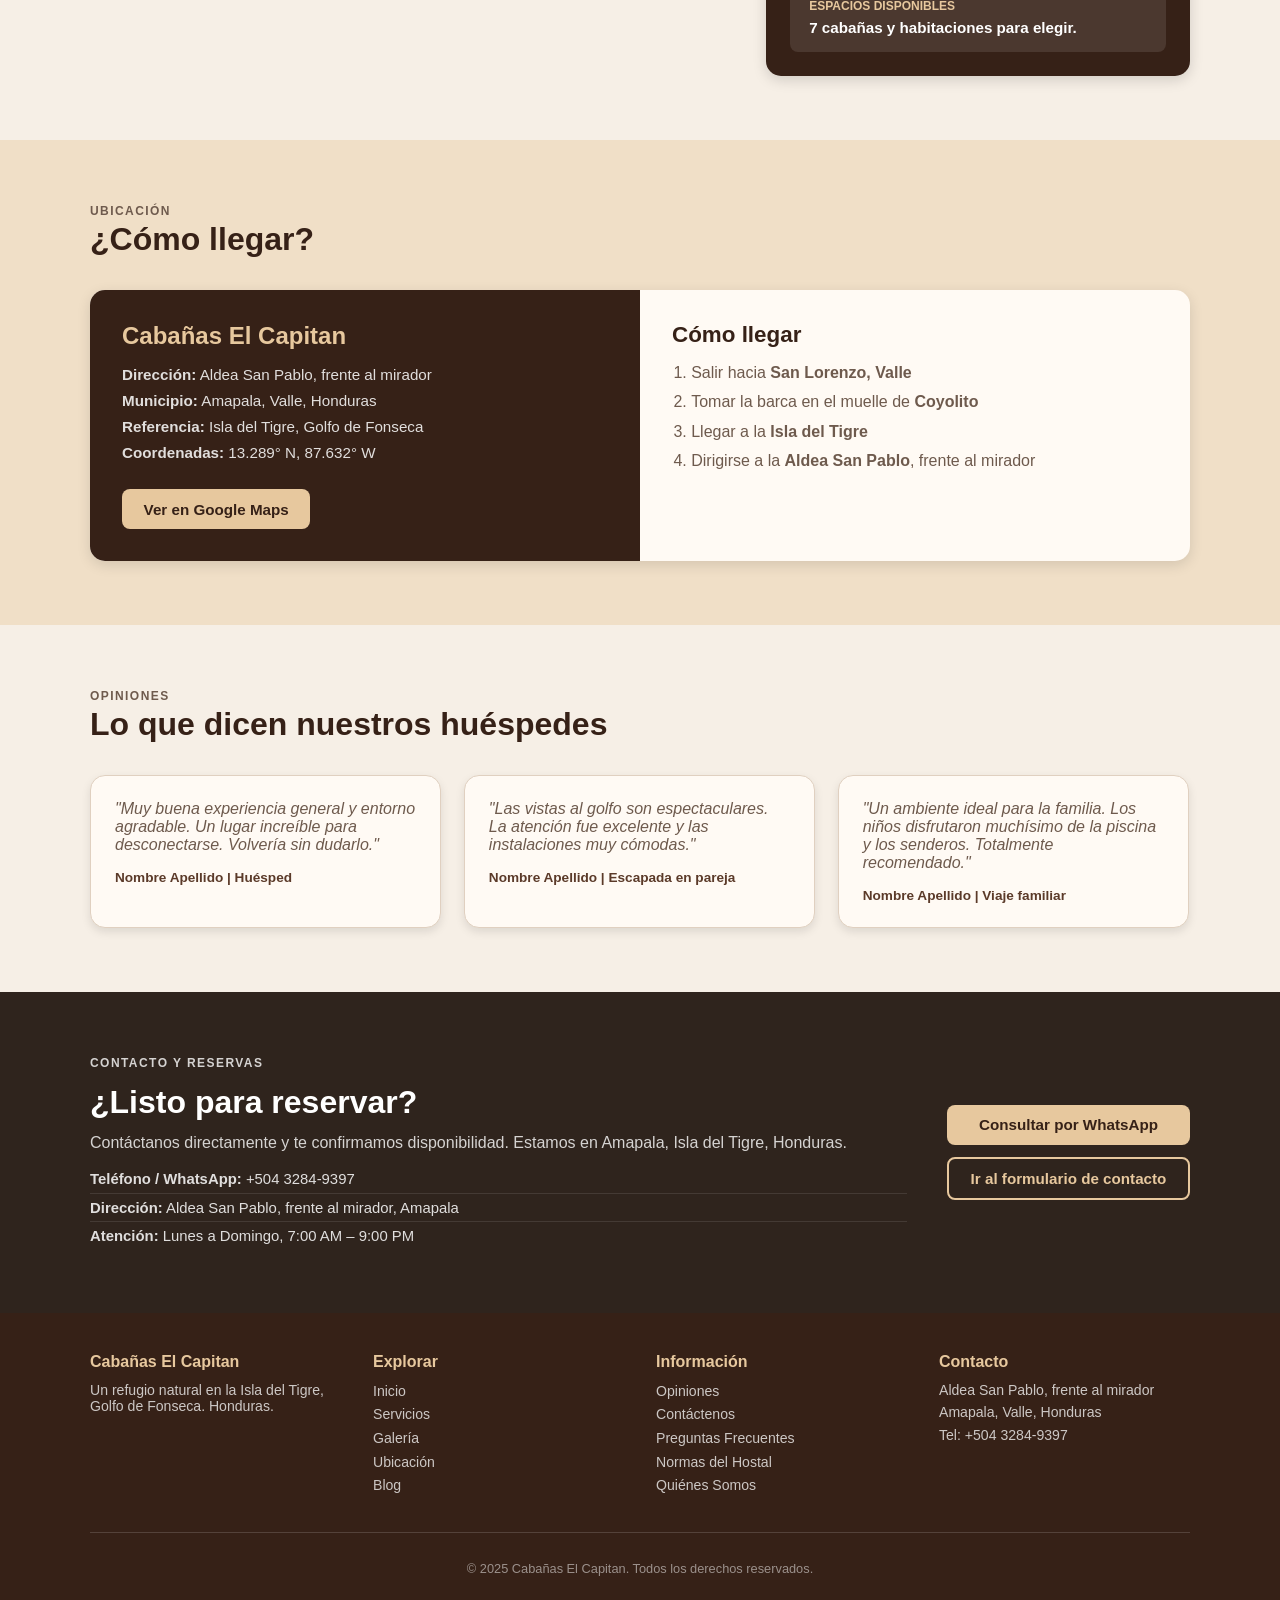
==== commit 74b2e6c5: "Quienes somos y ubicación hechos" ====
--- a/index.html
+++ b/index.html
@@ -43,7 +43,7 @@
             <li><a href="contacto.html">Contacto</a></li>
             <li><a href="faq.html">FAQ</a></li>
             <li><a href="normas.html">Normas</a></li>
-            <li><a href="quienes-somos.html">Quiénes Somos</a></li>
+            <li><a href="Quines_somos.html">Quiénes Somos</a></li>
         </ul>
     </nav>
 </header>
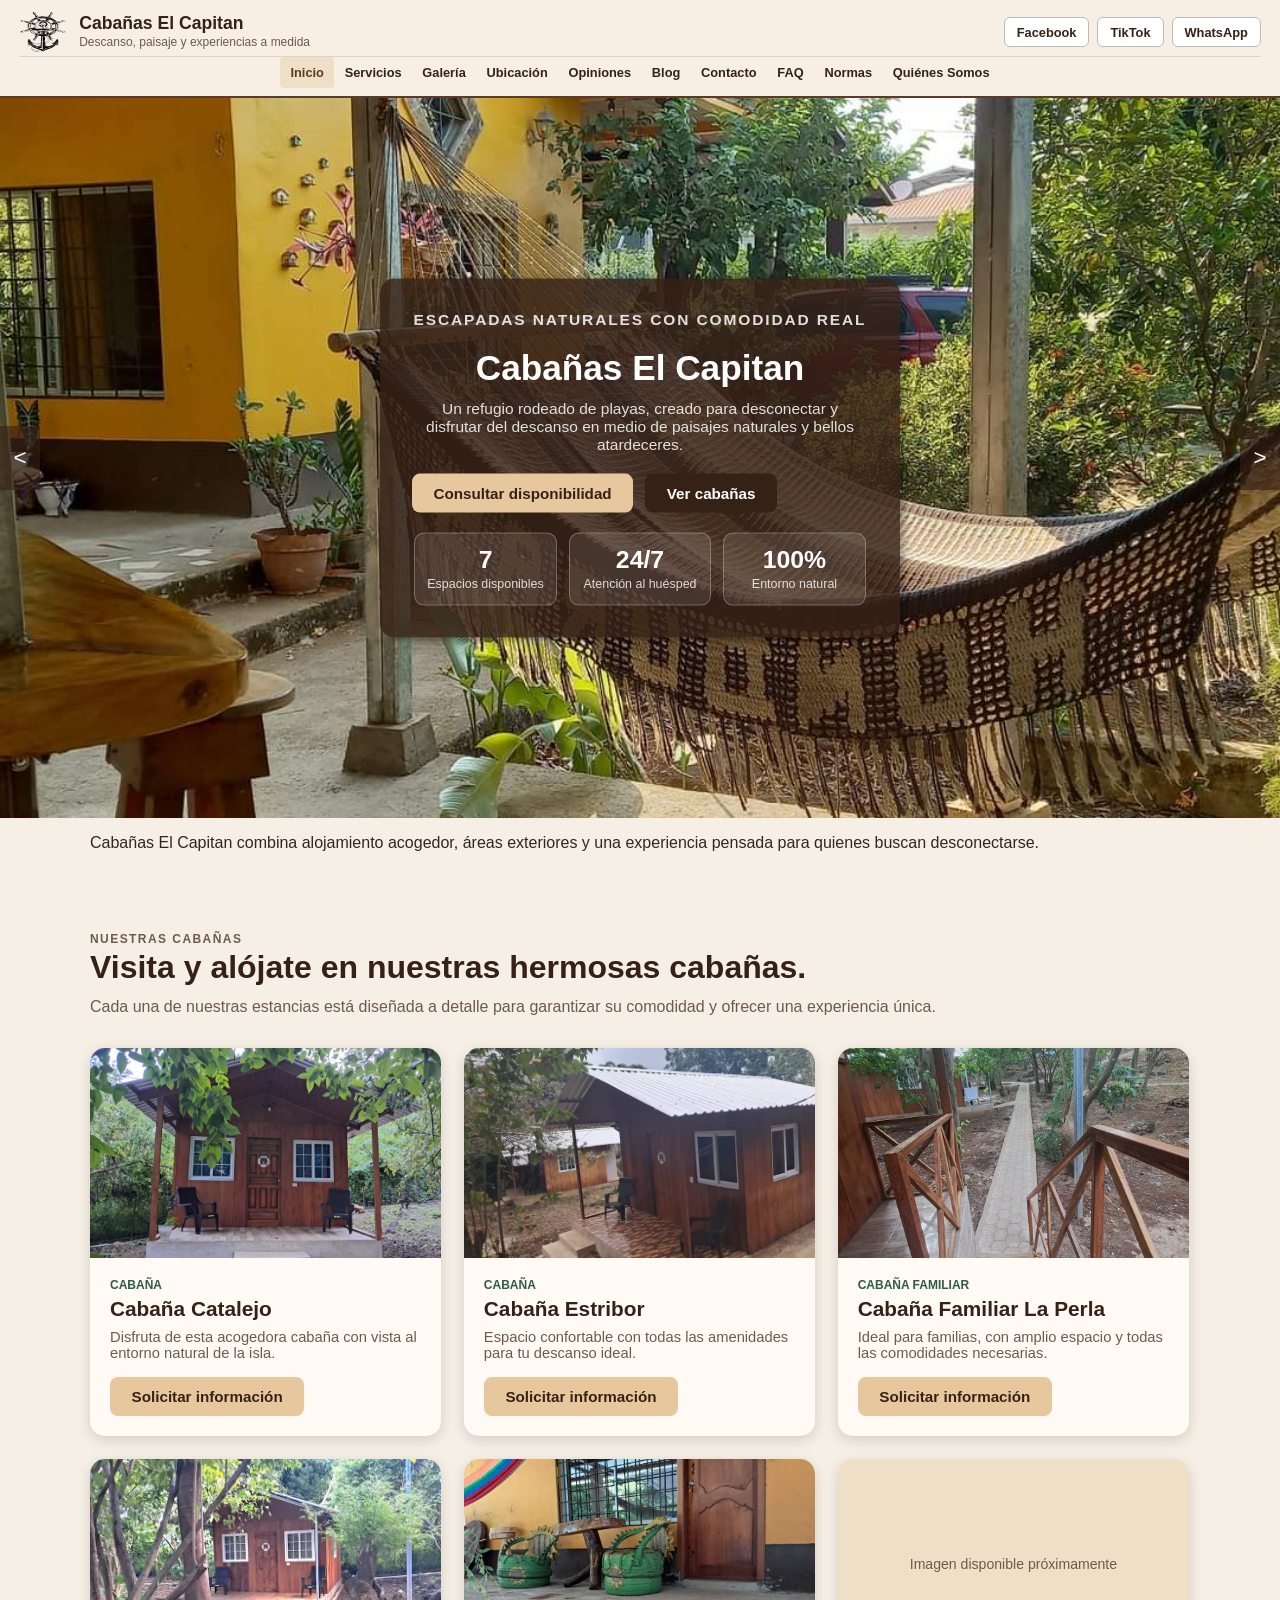
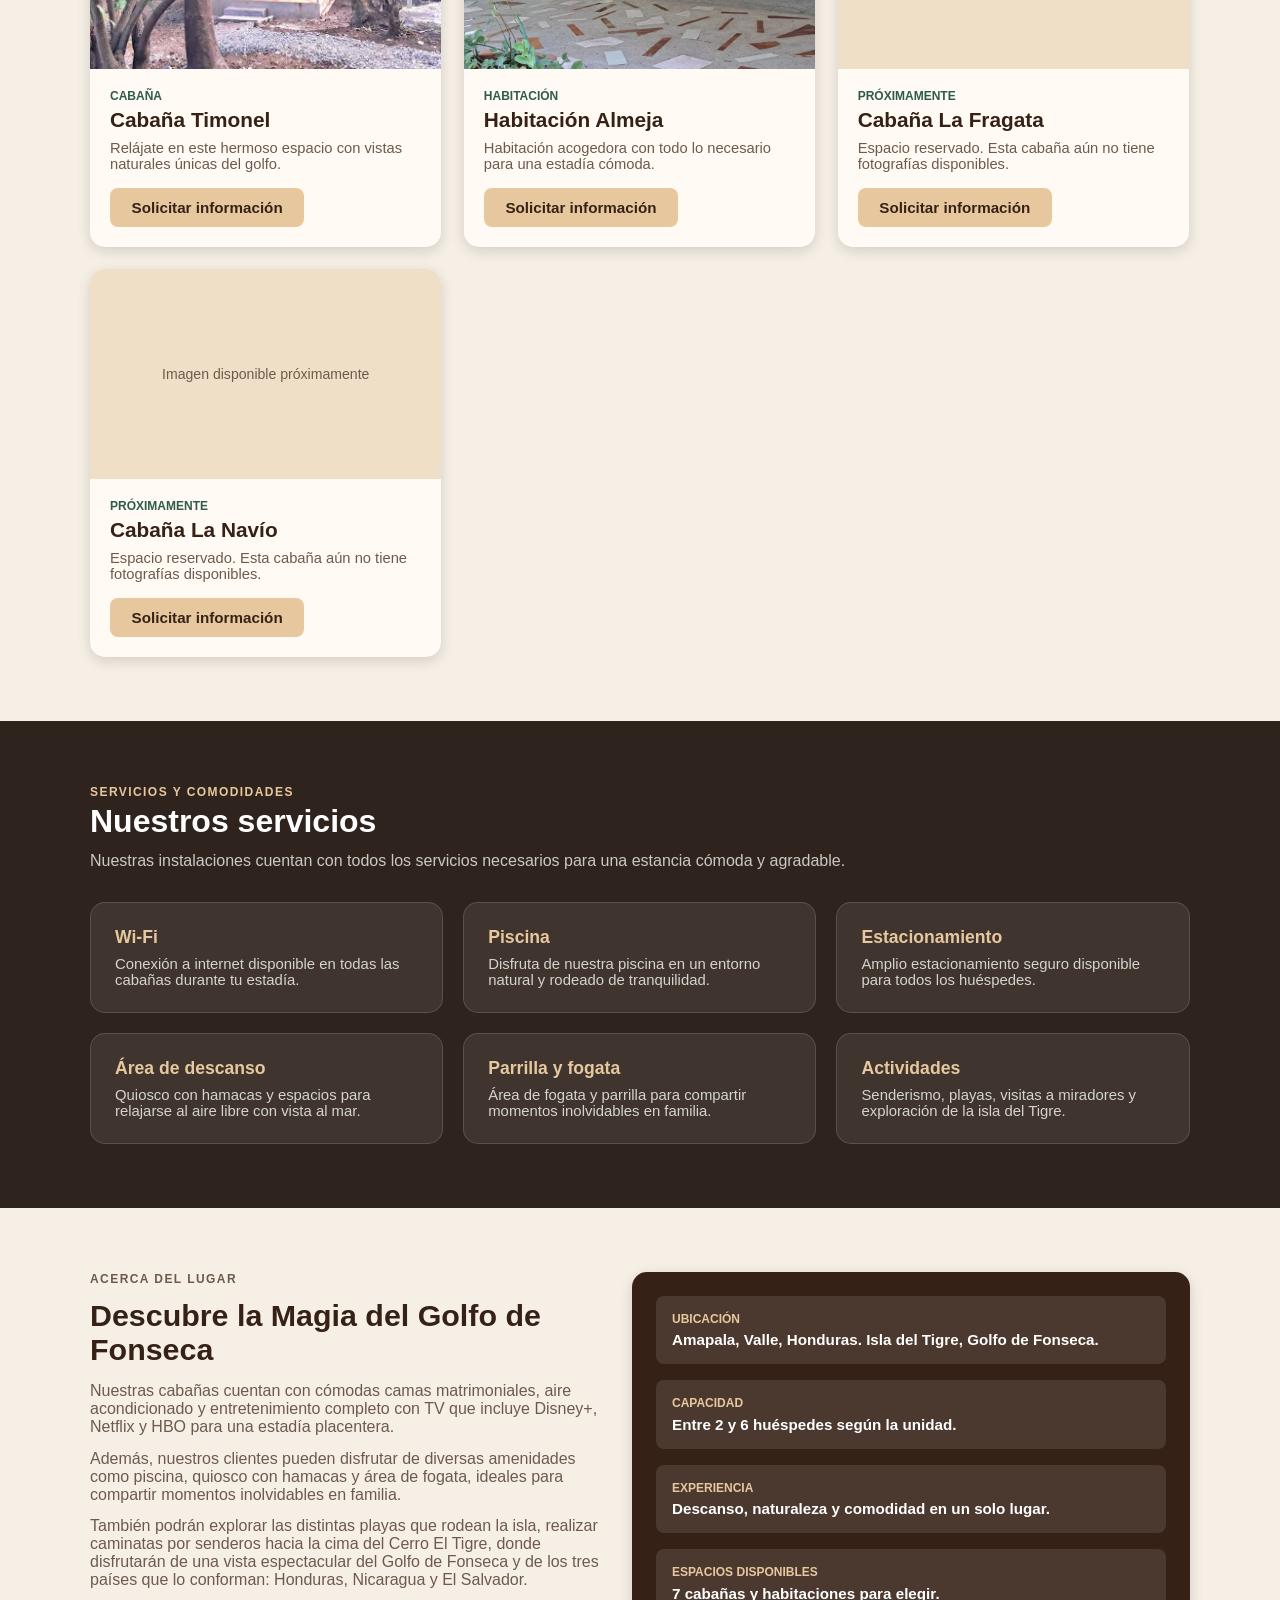
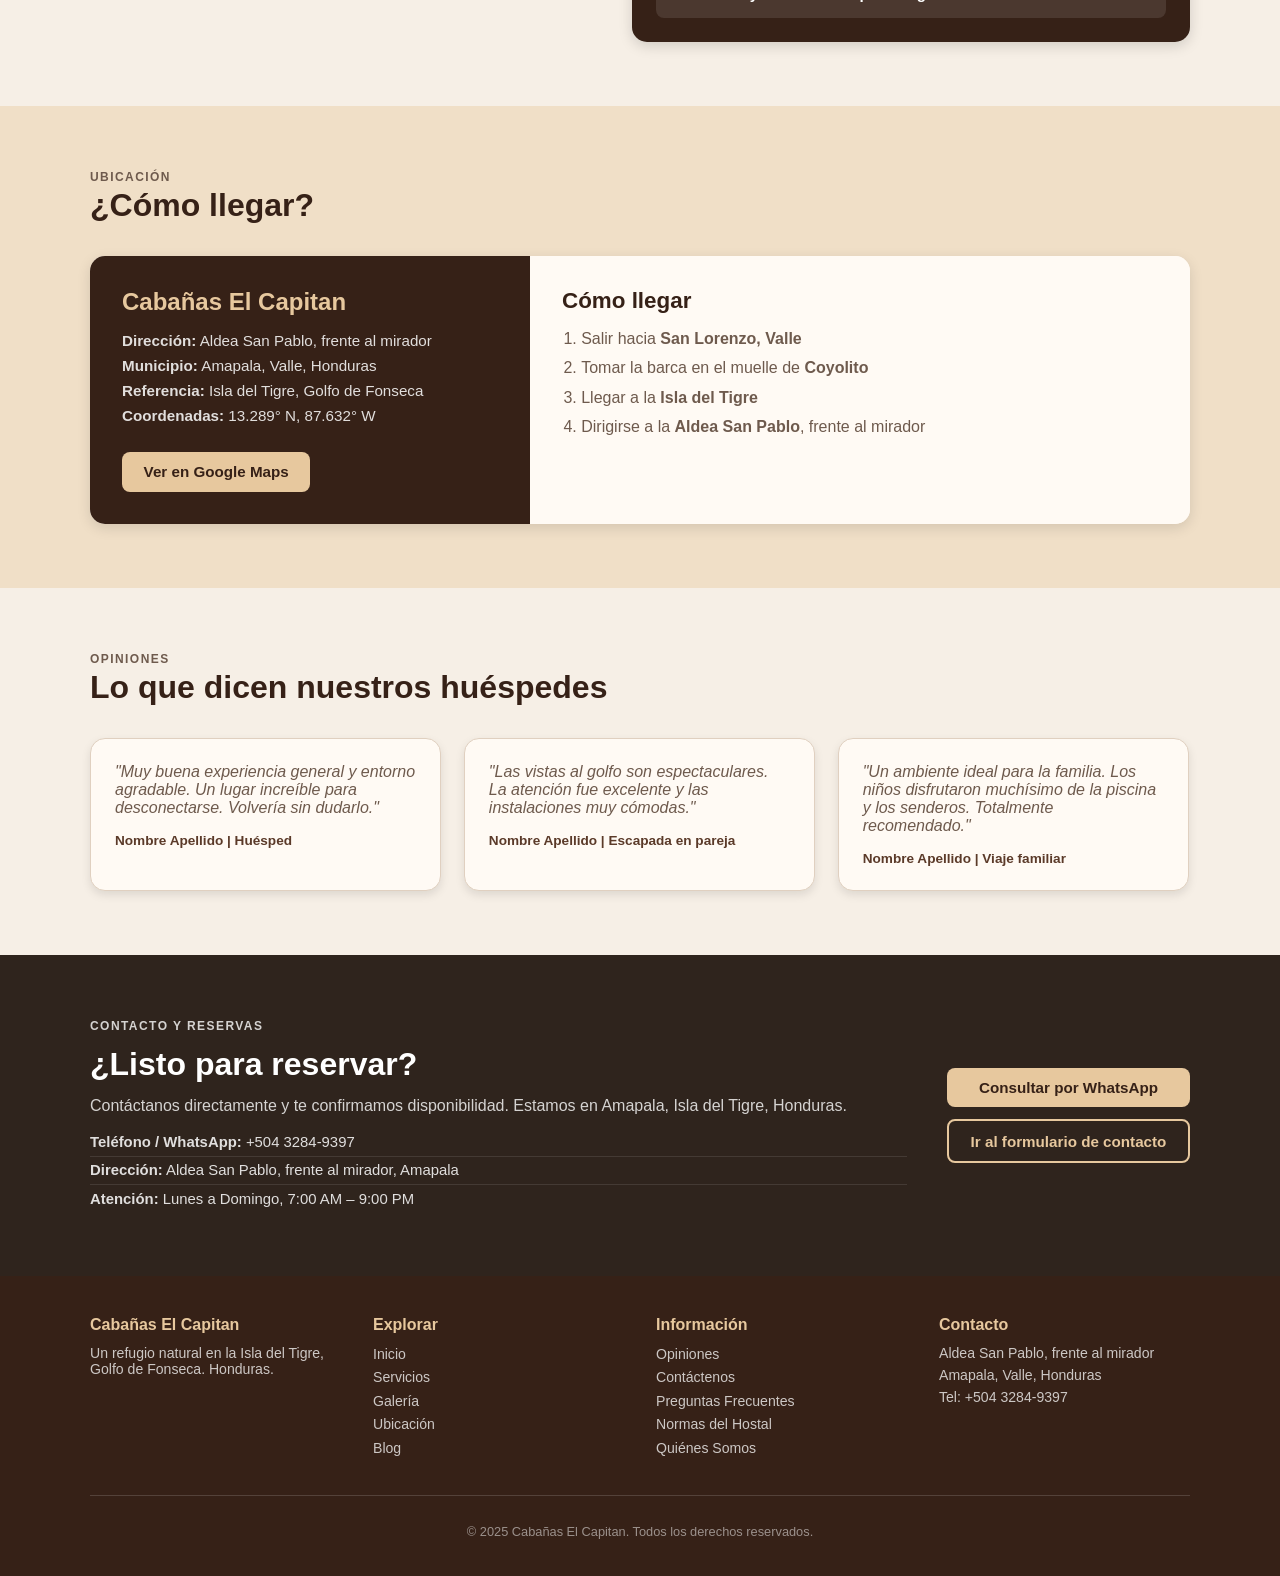
==== commit e3132b45: "Vinculos corregidos" ====
--- a/index.html
+++ b/index.html
@@ -5,7 +5,7 @@
     <meta name="viewport" content="width=device-width, initial-scale=1.0">
     <title>Cabañas El Capitan | Descanso en la Naturaleza</title>
     <meta name="description" content="Cabañas El Capitan ofrece una experiencia de descanso en la naturaleza con alojamiento acogedor, servicios esenciales y espacios pensados para escapadas en pareja, familia o amigos.">
-    <link rel="stylesheet" href="styles/index.css">
+    <link rel="stylesheet" href="styles/style.css">
     <script src="javascript/menu.js"></script>
     <script src="javascript/index.js"></script>
 </head>
@@ -43,7 +43,7 @@
             <li><a href="contacto.html">Contacto</a></li>
             <li><a href="faq.html">FAQ</a></li>
             <li><a href="normas.html">Normas</a></li>
-            <li><a href="Quines_somos.html">Quiénes Somos</a></li>
+            <li><a href="Quienes_somos.html">Quiénes Somos</a></li>
         </ul>
     </nav>
 </header>
--- a/styles/style.css
+++ b/styles/style.css
@@ -0,0 +1,1590 @@
+* {
+    box-sizing: border-box;
+}
+
+html {
+    height: 100%;
+}
+
+body {
+    display: flex;
+    flex-direction: column;
+    min-height: 100%;
+    margin: 0;
+    padding: 0;
+    font-family: Arial, Helvetica, sans-serif;
+    background-color: #f6efe6;
+    color: #33261f;
+}
+
+img {
+    display: block;
+    max-width: 100%;
+}
+
+a {
+    color: inherit;
+}
+
+main {
+    flex: 1;
+}
+
+.container {
+    max-width: 1100px;
+    width: calc(100% - 2rem);
+    margin: 0 auto;
+}
+
+header {
+    display: flex;
+    flex-direction: column;
+    background-color: #f7efe4;
+    border-bottom: 2px solid #5b3a29;
+}
+
+header>div {
+    display: flex;
+    align-items: center;
+    justify-content: space-between;
+    gap: 1rem;
+    padding: 0.75rem 1.2rem;
+}
+
+.hamburguer-buttons {
+    display: flex;
+    flex-direction: column;
+    justify-content: space-evenly;
+    width: 48px;
+    height: 48px;
+    padding: 0.25rem;
+    cursor: pointer;
+}
+
+.hamburguer-buttons div {
+    background-color: #362117;
+    height: 0.25rem;
+    border-radius: 3px;
+}
+
+.brand {
+    display: flex;
+    align-items: center;
+    gap: 0.75rem;
+    text-decoration: none;
+    color: #362117;
+}
+
+.brand img {
+    border-radius: 8px;
+}
+
+.brand strong {
+    display: block;
+    font-size: 1.1rem;
+    line-height: 1;
+}
+
+.brand small {
+    display: block;
+    font-size: 0.75rem;
+    color: #6e5a4d;
+    margin-top: 0.15rem;
+}
+
+.header-social {
+    display: none;
+    gap: 0.5rem;
+}
+
+.header-social a {
+    padding: 0.4rem 0.75rem;
+    background-color: #ffffff;
+    border: 1px solid #bbb;
+    border-radius: 6px;
+    text-decoration: none;
+    color: #362117;
+    font-size: 0.8rem;
+    font-weight: 700;
+}
+
+.header-social a:hover {
+    background-color: #f0dfc7;
+}
+
+header nav {
+    overflow: hidden;
+    max-height: 100vh;
+    transition: max-height 0.5s ease-in-out;
+    background-color: #fffaf4;
+    border-top: 1px solid #ddd;
+}
+
+header nav.hidden {
+    max-height: 0;
+}
+
+header nav ul {
+    list-style: none;
+    padding: 0;
+    margin: 0;
+}
+
+header nav ul li {
+    border-bottom: 1px solid #eee;
+}
+
+header nav ul li a {
+    display: block;
+    padding: 0.75rem 1.2rem;
+    text-decoration: none;
+    color: #362117;
+    font-weight: 600;
+}
+
+header nav ul li a:hover,
+header nav ul li a.active {
+    background-color: #f0dfc7;
+    color: #5b3a29;
+}
+
+@media (min-width: 720px) {
+    header {
+        flex-direction: row;
+        flex-wrap: wrap;
+        align-items: center;
+        padding: 0.5rem 1.2rem;
+    }
+
+    header>div {
+        flex: 1;
+        padding: 0;
+    }
+
+    .hamburguer-buttons {
+        display: none;
+    }
+
+    .header-social {
+        display: flex;
+    }
+
+    header nav {
+        overflow: visible;
+        max-height: none;
+        background: none;
+        border-top: 1px solid rgba(91, 58, 41, 0.15);
+        flex: 0 0 100%;
+        transition: none;
+    }
+
+    header nav.hidden {
+        max-height: none;
+    }
+
+    header nav ul {
+        display: flex;
+        flex-wrap: wrap;
+        align-items: center;
+        justify-content: center;
+    }
+
+    header nav ul li {
+        border-bottom: none;
+    }
+
+    header nav ul li a {
+        font-size: 0.8rem;
+        padding: 0.5rem 0.65rem;
+        border-radius: 4px;
+    }
+}
+
+footer {
+    background-color: #362117;
+    color: #ffffff;
+    padding: 2.5rem 0 1.5rem;
+}
+
+.footer-grid {
+    display: flex;
+    flex-wrap: wrap;
+    gap: 2rem;
+}
+
+.footer-col {
+    flex: 1 1 180px;
+}
+
+.footer-col strong {
+    display: block;
+    font-size: 1rem;
+    margin-bottom: 0.65rem;
+    color: #e7c89e;
+}
+
+.footer-col p,
+.footer-col address {
+    margin: 0 0 0.4rem;
+    color: rgba(255, 255, 255, 0.75);
+    font-size: 0.88rem;
+    font-style: normal;
+}
+
+.footer-col ul {
+    list-style: none;
+    padding: 0;
+    margin: 0;
+}
+
+.footer-col ul li {
+    margin-bottom: 0.35rem;
+}
+
+.footer-col ul li a {
+    color: rgba(255, 255, 255, 0.75);
+    text-decoration: none;
+    font-size: 0.88rem;
+}
+
+.footer-col ul li a:hover {
+    color: #ffffff;
+    text-decoration: underline;
+}
+
+.footer-bottom {
+    margin-top: 2rem;
+    padding-top: 1rem;
+    border-top: 1px solid rgba(255, 255, 255, 0.15);
+    text-align: center;
+    color: rgba(255, 255, 255, 0.5);
+    font-size: 0.8rem;
+}
+
+.btn {
+    display: inline-block;
+    padding: 0.7rem 1.35rem;
+    border-radius: 8px;
+    text-decoration: none;
+    font-weight: 700;
+    font-size: 0.95rem;
+    cursor: pointer;
+    border: none;
+    text-align: center;
+}
+
+.btn-primary {
+    background-color: #e7c89e;
+    color: #362117;
+}
+
+.btn-primary:hover {
+    background-color: #d4b080;
+}
+
+.btn-secondary {
+    background-color: #362117;
+    color: #ffffff;
+}
+
+.btn-secondary:hover {
+    background-color: #2f241d;
+}
+
+.btn-group {
+    display: flex;
+    gap: 0.75rem;
+    flex-wrap: wrap;
+}
+
+.section {
+    padding: 4rem 0;
+}
+
+.section-dark {
+    background-color: #2f241d;
+    color: #ffffff;
+}
+
+.section-muted {
+    background-color: #f0dfc7;
+}
+
+.kicker {
+    margin: 0 0 0.5rem;
+    color: #2f5b47;
+    text-transform: uppercase;
+    letter-spacing: 0.12em;
+    font-size: 0.75rem;
+    font-weight: 800;
+}
+
+.section-heading {
+    max-width: 54rem;
+    margin-bottom: 2rem;
+}
+
+.section-heading h2 {
+    font-size: 2rem;
+    margin: 0.2rem 0 0.75rem;
+    color: #362117;
+}
+
+.section-heading p {
+    margin: 0;
+    color: #6e5a4d;
+}
+
+.section-heading.light .kicker {
+    color: #e7c89e;
+}
+
+.section-heading.light h2 {
+    color: #ffffff;
+}
+
+.section-heading.light p {
+    color: rgba(255, 255, 255, 0.75);
+}
+
+.form-group {
+    margin-bottom: 1.1rem;
+}
+
+.form-group label {
+    display: block;
+    margin-bottom: 0.4rem;
+    font-weight: 600;
+    font-size: 0.9rem;
+    color: #362117;
+}
+
+.form-group input,
+.form-group textarea,
+.form-group select {
+    width: 100%;
+    padding: 0.65rem 0.9rem;
+    border: 1px solid #bbb;
+    border-radius: 8px;
+    font-family: inherit;
+    font-size: 0.95rem;
+    background-color: #ffffff;
+    color: #33261f;
+}
+
+.form-group input:focus,
+.form-group textarea:focus,
+.form-group select:focus {
+    outline: 2px solid #5b3a29;
+    border-color: #5b3a29;
+}
+
+.form-group textarea {
+    min-height: 100px;
+    resize: vertical;
+}
+
+.error {
+    border-color: red;
+}
+
+.error-text {
+    font-weight: bold;
+    color: #760000;
+    font-size: 0.75rem;
+    display: block;
+    margin-top: 0.25rem;
+}
+
+.carousel {
+    position: relative;
+    width: 100%;
+    height: 80vh;
+    overflow: hidden;
+}
+
+.carousel .track {
+    display: flex;
+    position: absolute;
+    top: 0;
+    left: 0;
+    height: 80vh;
+    transition: left 0.7s ease-in-out;
+}
+
+.carousel .track .slide {
+    flex: 0 0 100vw;
+    width: 100vw;
+    height: 80vh;
+    position: relative;
+}
+
+.image {
+    width: 100%;
+    height: 100%;
+}
+
+.image picture,
+.image img {
+    width: 100%;
+    height: 100%;
+    object-fit: cover;
+    object-position: center;
+}
+
+.action {
+    position: absolute;
+    top: 50%;
+    left: 50%;
+    transform: translate(-50%, -50%);
+    width: 90%;
+    max-width: 520px;
+    padding: 2rem;
+    background-color: rgba(54, 33, 23, 0.82);
+    border-radius: 15px;
+    color: #ffffff;
+    text-align: center;
+    box-shadow: 3px 3px 10px rgba(0, 0, 0, 0.4);
+}
+
+.action h1 {
+    font-size: 2.2rem;
+    margin: 0.2rem 0 0.75rem;
+    line-height: 1.1;
+    color: #ffffff;
+}
+
+.action h2 {
+    font-size: 1.8rem;
+    margin: 0.2rem 0 0.75rem;
+    color: #ffffff;
+}
+
+.action p {
+    margin: 0 0 1.25rem;
+    color: rgba(255, 255, 255, 0.85);
+    font-size: 0.97rem;
+}
+
+.carousel .carousel-btn {
+    position: absolute;
+    top: 50%;
+    transform: translateY(-50%);
+    height: 4rem;
+    width: 2.5rem;
+    background-color: rgba(54, 33, 23, 0.60);
+    color: #ffffff;
+    border: none;
+    font-size: 1.4rem;
+    cursor: pointer;
+}
+
+.carousel .carousel-btn.btnleft {
+    left: 0;
+}
+
+.carousel .carousel-btn.btnright {
+    right: 0;
+}
+
+.hero-stats {
+    display: flex;
+    flex-wrap: wrap;
+    justify-content: center;
+    gap: 0.75rem;
+    margin: 1.25rem 0 0;
+    padding: 0;
+    list-style: none;
+}
+
+.hero-stats li {
+    flex: 0 0 calc(33% - 0.5rem);
+    padding: 0.85rem 0.5rem;
+    border: 1px solid rgba(255, 255, 255, 0.25);
+    border-radius: 10px;
+    background-color: rgba(255, 255, 255, 0.10);
+    text-align: center;
+}
+
+.hero-stats strong {
+    display: block;
+    font-size: 1.55rem;
+    line-height: 1;
+}
+
+.hero-stats span {
+    display: block;
+    margin-top: 0.3rem;
+    font-size: 0.78rem;
+    color: rgba(255, 255, 255, 0.82);
+}
+
+.cabanas-grid {
+    display: flex;
+    flex-wrap: wrap;
+    gap: 1.4rem;
+}
+
+.cabin-card {
+    flex: 0 0 100%;
+    background-color: #fffaf4;
+    border-radius: 15px;
+    overflow: hidden;
+    box-shadow: 0 4px 14px rgba(0, 0, 0, 0.14);
+}
+
+@media (min-width: 720px) {
+    .cabin-card {
+        flex: 0 0 calc(50% - 0.7rem);
+    }
+}
+
+@media (min-width: 1024px) {
+    .cabin-card {
+        flex: 0 0 calc(33.333% - 0.95rem);
+    }
+}
+
+.cabin-card img {
+    width: 100%;
+    height: 210px;
+    object-fit: cover;
+}
+
+.cabin-card .no-image {
+    width: 100%;
+    height: 210px;
+    background-color: #f0dfc7;
+    display: flex;
+    align-items: center;
+    justify-content: center;
+    color: #6e5a4d;
+    font-size: 0.88rem;
+    text-align: center;
+    padding: 1rem;
+}
+
+.cabin-card .card-body {
+    padding: 1.25rem;
+}
+
+.cabin-card .card-tag {
+    margin: 0 0 0.3rem;
+    color: #2f5b47;
+    text-transform: uppercase;
+    font-size: 0.75rem;
+    font-weight: 800;
+}
+
+.cabin-card h3 {
+    font-size: 1.3rem;
+    margin: 0 0 0.5rem;
+    color: #362117;
+}
+
+.cabin-card p {
+    margin: 0 0 1rem;
+    color: #6e5a4d;
+    font-size: 0.92rem;
+}
+
+.services-grid {
+    display: flex;
+    flex-wrap: wrap;
+    gap: 1.25rem;
+}
+
+.service-card {
+    flex: 0 0 100%;
+    padding: 1.5rem;
+    background-color: rgba(255, 255, 255, 0.08);
+    border: 1px solid rgba(255, 255, 255, 0.14);
+    border-radius: 15px;
+}
+
+@media (min-width: 720px) {
+    .service-card {
+        flex: 0 0 calc(50% - 0.625rem);
+    }
+}
+
+@media (min-width: 1024px) {
+    .service-card {
+        flex: 0 0 calc(33.333% - 0.84rem);
+    }
+}
+
+.service-card h3 {
+    margin: 0 0 0.5rem;
+    font-size: 1.1rem;
+    color: #e7c89e;
+}
+
+.service-card p {
+    margin: 0;
+    color: rgba(255, 255, 255, 0.78);
+    font-size: 0.93rem;
+}
+
+.story-layout {
+    display: flex;
+    flex-wrap: wrap;
+    gap: 2rem;
+}
+
+.story-copy {
+    flex: 0 0 100%;
+}
+
+.story-panel {
+    flex: 0 0 100%;
+    display: flex;
+    flex-direction: column;
+    gap: 1rem;
+    padding: 1.5rem;
+    background-color: #362117;
+    border-radius: 15px;
+    box-shadow: 0 4px 14px rgba(0, 0, 0, 0.15);
+    color: #ffffff;
+}
+
+@media (min-width: 720px) {
+    .story-copy {
+        flex: 1 1 55%;
+    }
+
+    .story-panel {
+        flex: 1 1 35%;
+    }
+}
+
+.story-copy h2 {
+    font-size: 1.9rem;
+    line-height: 1.1;
+    margin: 0.25rem 0 1rem;
+    color: #362117;
+}
+
+.story-copy p {
+    color: #6e5a4d;
+    margin: 0 0 0.85rem;
+}
+
+.story-note {
+    padding: 1rem 1.2rem;
+    border-radius: 8px;
+    background-color: rgba(255, 255, 255, 0.10);
+}
+
+.story-note span {
+    display: block;
+    margin-bottom: 0.35rem;
+    color: #e7c89e;
+    text-transform: uppercase;
+    font-size: 0.75rem;
+    font-weight: 800;
+}
+
+.story-note strong {
+    display: block;
+    font-size: 0.95rem;
+}
+
+.location-card {
+    display: flex;
+    flex-wrap: wrap;
+    background-color: #fffaf4;
+    border-radius: 15px;
+    box-shadow: 0 4px 14px rgba(0, 0, 0, 0.12);
+    overflow: hidden;
+}
+
+.location-info {
+    flex: 0 0 100%;
+    padding: 2rem;
+    background-color: #362117;
+    color: #ffffff;
+}
+
+.location-steps {
+    flex: 0 0 100%;
+    padding: 2rem;
+}
+
+.location-info h3 {
+    font-size: 1.5rem;
+    margin: 0 0 1rem;
+    color: #e7c89e;
+}
+
+.location-info p {
+    margin: 0 0 0.55rem;
+    color: rgba(255, 255, 255, 0.85);
+    font-size: 0.95rem;
+}
+
+.location-info .btn {
+    margin-top: 1.25rem;
+}
+
+.location-steps h3 {
+    font-size: 1.4rem;
+    margin: 0 0 1rem;
+    color: #362117;
+}
+
+.location-steps ol {
+    padding-left: 1.2rem;
+    margin: 0;
+}
+
+.location-steps ol li {
+    margin-bottom: 0.7rem;
+    color: #6e5a4d;
+}
+
+.reviews-grid {
+    display: flex;
+    flex-wrap: wrap;
+    gap: 1.4rem;
+}
+
+.review-card {
+    flex: 0 0 100%;
+    margin: 0;
+    padding: 1.5rem;
+    background-color: #fffaf4;
+    border-radius: 15px;
+    box-shadow: 0 4px 10px rgba(0, 0, 0, 0.10);
+    border: 1px solid #e0d0c0;
+}
+
+@media (min-width: 720px) {
+    .review-card {
+        flex: 0 0 calc(50% - 0.7rem);
+    }
+}
+
+@media (min-width: 1024px) {
+    .review-card {
+        flex: 0 0 calc(33.333% - 0.95rem);
+    }
+}
+
+.review-card p {
+    margin: 0 0 1rem;
+    color: #6e5a4d;
+    font-style: italic;
+}
+
+.review-card cite {
+    display: block;
+    font-style: normal;
+    font-weight: 700;
+    font-size: 0.85rem;
+    color: #5b3a29;
+}
+
+.contact-cta {
+    display: flex;
+    flex-wrap: wrap;
+    gap: 2.5rem;
+    align-items: center;
+    justify-content: space-between;
+}
+
+.contact-cta-info {
+    flex: 1 1 340px;
+}
+
+.contact-cta-info h2 {
+    font-size: 2rem;
+    margin: 0.25rem 0 0.85rem;
+    color: #ffffff;
+}
+
+.contact-cta-info p {
+    margin: 0 0 0.85rem;
+    color: rgba(255, 255, 255, 0.8);
+}
+
+.contact-quick {
+    list-style: none;
+    padding: 0;
+    margin: 0;
+}
+
+.contact-quick li {
+    padding: 0.35rem 0;
+    color: rgba(255, 255, 255, 0.85);
+    font-size: 0.93rem;
+    border-bottom: 1px solid rgba(255, 255, 255, 0.1);
+}
+
+.contact-quick li:last-child {
+    border-bottom: none;
+}
+
+.contact-cta-actions {
+    display: flex;
+    flex-direction: column;
+    gap: 0.75rem;
+    flex: 0 0 auto;
+}
+
+.btn-sand {
+    background-color: #e7c89e;
+    color: #362117;
+}
+
+.btn-sand:hover {
+    background-color: #d4b080;
+}
+
+.btn-outline {
+    background-color: transparent;
+    border: 2px solid #e7c89e;
+    color: #e7c89e;
+}
+
+.btn-outline:hover {
+    background-color: rgba(231, 200, 158, 0.15);
+}
+
+
+.page-banner {
+    background-color: #362117;
+    color: #fff;
+    padding: 2.5rem 0;
+}
+
+.page-banner .kicker {
+    color: #e7c89e;
+}
+
+.page-banner h1 {
+    font-size: 2.2rem;
+    margin: 0.25rem 0 0.5rem;
+    color: #fff;
+}
+
+.page-banner p {
+    margin: 0;
+    color: rgba(255, 255, 255, 0.8);
+    max-width: 44rem;
+}
+
+.breadcrumb ul {
+    list-style: none;
+    padding: 0;
+    margin: 0 0 0.75rem;
+    display: flex;
+    flex-wrap: wrap;
+    gap: 0.25rem;
+    align-items: center;
+}
+
+.breadcrumb ul li {
+    font-size: 0.82rem;
+    color: rgba(255, 255, 255, 0.6);
+}
+
+.breadcrumb ul li a {
+    color: rgba(255, 255, 255, 0.85);
+    text-decoration: underline;
+}
+
+.breadcrumb ul li+li::before {
+    content: "›";
+    margin-right: 0.25rem;
+}
+
+.service-item {
+    flex: 0 0 100%;
+    padding: 1.75rem;
+    background-color: #fffaf4;
+    border-radius: 15px;
+    box-shadow: 0 4px 10px rgba(0, 0, 0, 0.10);
+    border-left: 4px solid #5b3a29;
+}
+
+@media (min-width:720px) {
+    .service-item {
+        flex: 0 0 calc(50% - 0.7rem);
+    }
+}
+
+@media (min-width:1024px) {
+    .service-item {
+        flex: 0 0 calc(33.333% - 0.95rem);
+    }
+}
+
+.service-icon {
+    font-size: 2rem;
+    margin-bottom: 0.75rem;
+}
+
+.service-item h3 {
+    font-size: 1.15rem;
+    margin: 0 0 0.5rem;
+    color: #362117;
+}
+
+.service-item p {
+    margin: 0;
+    color: #6e5a4d;
+    font-size: 0.93rem;
+    line-height: 1.6;
+}
+
+.inclusion-layout {
+    display: flex;
+    flex-wrap: wrap;
+    gap: 2rem;
+}
+
+.inclusion-col {
+    flex: 1 1 280px;
+}
+
+.inclusion-title {
+    font-size: 1.1rem;
+    margin: 0 0 1rem;
+    padding: 0.5rem 1rem;
+    border-radius: 6px;
+}
+
+.inclusion-title.incluido {
+    background-color: #2f5b47;
+    color: #fff;
+}
+
+.inclusion-title.opcional {
+    background-color: #5b3a29;
+    color: #fff;
+}
+
+.inclusion-list {
+    list-style: none;
+    padding: 0;
+    margin: 0;
+}
+
+.inclusion-list li {
+    padding: 0.55rem 0;
+    border-bottom: 1px solid rgba(91, 58, 41, 0.12);
+    color: #6e5a4d;
+    font-size: 0.95rem;
+}
+
+.inclusion-list li::before {
+    content: "✓  ";
+    color: #2f5b47;
+    font-weight: 700;
+}
+
+.inclusion-title.opcional+.inclusion-list li::before {
+    content: "+ ";
+    color: #5b3a29;
+}
+
+.cta-block {
+    text-align: center;
+}
+
+.cta-block .section-heading {
+    margin-left: auto;
+    margin-right: auto;
+    text-align: center;
+}
+
+.cta-block .btn-group {
+    justify-content: center;
+}
+
+.location-card {
+    display: flex;
+    flex-wrap: wrap;
+    border-radius: 15px;
+    overflow: hidden;
+    box-shadow: 0 4px 14px rgba(0, 0, 0, 0.12);
+}
+
+.location-info {
+    flex: 0 0 100%;
+    padding: 2rem;
+    background-color: #362117;
+    color: #ffffff;
+}
+
+.location-steps {
+    flex: 0 0 100%;
+    padding: 2rem;
+    background-color: #fffaf4;
+}
+
+@media (min-width:720px) {
+    .location-info {
+        flex: 0 0 40%;
+    }
+
+    .location-steps {
+        flex: 0 0 60%;
+    }
+}
+
+.location-info h2 {
+    font-size: 1.6rem;
+    margin: 0 0 1rem;
+    color: #e7c89e;
+}
+
+.location-info p {
+    margin: 0 0 0.5rem;
+    color: rgba(255, 255, 255, 0.85);
+    font-size: 0.95rem;
+}
+
+.location-info .btn {
+    margin-top: 1.25rem;
+    display: inline-block;
+}
+
+.location-steps h2 {
+    font-size: 1.5rem;
+    margin: 0 0 1.25rem;
+    color: #362117;
+}
+
+.steps-list {
+    list-style: none;
+    padding: 0;
+    margin: 0;
+    counter-reset: steps;
+}
+
+.steps-list li {
+    counter-increment: steps;
+    display: flex;
+    gap: 1rem;
+    margin-bottom: 1.25rem;
+    padding-bottom: 1.25rem;
+    border-bottom: 1px solid #e0d0c0;
+}
+
+.steps-list li:last-child {
+    border-bottom: none;
+}
+
+.steps-list li::before {
+    content: counter(steps);
+    flex: 0 0 2rem;
+    width: 2rem;
+    height: 2rem;
+    border-radius: 50%;
+    background-color: #5b3a29;
+    color: #ffffff;
+    font-weight: 700;
+    font-size: 0.9rem;
+    display: flex;
+    align-items: center;
+    justify-content: center;
+    margin-top: 0.15rem;
+}
+
+.steps-list li strong {
+    display: block;
+    margin-bottom: 0.25rem;
+    color: #362117;
+}
+
+.steps-list li span {
+    color: #6e5a4d;
+    font-size: 0.92rem;
+}
+
+/*ATRACTIVOS*/
+.attractions-grid {
+    display: flex;
+    flex-wrap: wrap;
+    gap: 1.4rem;
+}
+
+.attraction-card {
+    flex: 0 0 100%;
+    background-color: #fffaf4;
+    border-radius: 15px;
+    overflow: hidden;
+    box-shadow: 0 4px 10px rgba(0, 0, 0, 0.1);
+}
+
+@media (min-width:560px) {
+    .attraction-card {
+        flex: 0 0 calc(50% - 0.7rem);
+    }
+}
+
+@media (min-width:1024px) {
+    .attraction-card {
+        flex: 0 0 calc(25% - 1.05rem);
+    }
+}
+
+.attraction-img {
+    height: 160px;
+    overflow: hidden;
+}
+
+.attraction-img picture,
+.attraction-img img {
+    width: 100%;
+    height: 100%;
+    object-fit: cover;
+}
+
+.attraction-body {
+    padding: 1rem 1.25rem;
+}
+
+.attraction-body h3 {
+    font-size: 1.1rem;
+    margin: 0 0 0.5rem;
+    color: #362117;
+}
+
+.attraction-body p {
+    margin: 0 0 0.4rem;
+    color: #6e5a4d;
+    font-size: 0.9rem;
+}
+
+.attraction-distance {
+    font-size: 0.8rem;
+    font-weight: 700;
+    color: #5b3a29;
+}
+
+/*TRANSPORT NOTE*/
+.transport-note {
+    display: flex;
+    flex-wrap: wrap;
+    gap: 2rem;
+    align-items: center;
+}
+
+.transport-note>div:first-child {
+    flex: 1 1 55%;
+}
+
+.transport-note h2 {
+    font-size: 1.8rem;
+    margin: 0.25rem 0 0.75rem;
+    color: #ffffff;
+}
+
+.transport-note p {
+    color: rgba(255, 255, 255, 0.8);
+    margin: 0 0 0.6rem;
+}
+
+.transport-note a {
+    color: #e7c89e;
+}
+
+.transport-note .kicker {
+    color: #e7c89e;
+}
+
+.transport-data {
+    display: flex;
+    flex-wrap: wrap;
+    gap: 1rem;
+    flex: 1 1 35%;
+}
+
+.data-item {
+    flex: 1 1 100px;
+    padding: 1.25rem;
+    background-color: rgba(255, 255, 255, 0.1);
+    border-radius: 12px;
+    text-align: center;
+}
+
+.data-item strong {
+    display: block;
+    font-size: 1.7rem;
+    color: #e7c89e;
+    margin-bottom: 0.35rem;
+}
+
+.data-item span {
+    font-size: 0.82rem;
+    color: rgba(255, 255, 255, 0.75);
+}
+
+.footer-col strong {
+    color: #e7c89e;
+}
+
+.footer-bottom {
+    text-align: center;
+    margin-top: 2rem;
+}
+
+.btn {
+    padding: 0.7rem 1.35rem;
+    border-radius: 8px;
+    font-weight: 700;
+}
+
+.btn-primary {
+    background-color: #e7c89e;
+}
+
+.btn-secondary {
+    background-color: #362117;
+    color: #fff;
+}
+
+.kicker {
+    text-transform: uppercase;
+    font-size: 0.75rem;
+    font-weight: 800;
+}
+
+.story-copy {
+    flex: 1;
+}
+
+.story-panel {
+    flex: 1;
+}
+
+.story-note {
+    padding: 1rem;
+}
+
+/*NORMAS INTRO*/
+.normas-intro {
+    background-color: #fffaf4;
+    border-left: 4px solid #5b3a29;
+    border-radius: 0 10px 10px 0;
+    padding: 1.25rem 1.5rem;
+    margin-bottom: 2.5rem;
+}
+.normas-intro p {
+    margin:0;
+    color:#33261f;
+    font-size:0.97rem;
+    line-height:1.65;
+}
+.normas-intro a {
+    color:#5b3a29;
+    font-weight:700;
+}
+
+/*NORMAS GRID*/
+.normas-grid {
+    display: flex;
+    flex-wrap: wrap;
+    gap: 1.5rem;
+    margin-bottom: 3rem;
+}
+.norma-section {
+    flex: 0 0 100%;
+    background-color: #fffaf4;
+    border-radius: 15px;
+    padding: 1.75rem 1.5rem;
+    box-shadow: 0 3px 10px rgba(0,0,0,0.08);
+}
+@media (min-width:600px) {
+    .norma-section {
+        flex:0 0 calc(50% - 0.75rem);
+    }
+}
+@media (min-width:1000px) {
+    .norma-section {
+        flex:0 0 calc(33.333% - 1rem);
+    }
+}
+.norma-icon {
+    font-size:2rem;
+    margin-bottom:0.75rem;
+    line-height:1;
+}
+.norma-section h2 {
+    font-size:1.2rem;
+    color:#362117;
+    margin:0 0 1rem;
+    padding-bottom:0.5rem;
+    border-bottom:2px solid #e7c89e;
+}
+.norma-section ul {
+    list-style:none;
+    padding:0;
+    margin:0;
+}
+.norma-section ul li {
+    padding:0.4rem 0 0.4rem 1.4rem;
+    position:relative;
+    color:#33261f;
+    font-size:0.92rem;
+    border-bottom:1px solid #f5e8d8;
+    line-height:1.55;
+}
+.norma-section ul li:last-child {
+    border-bottom:none;
+}
+.norma-section ul li::before {
+    content:"✔";
+    color:#2f5b47;
+    font-size:0.75rem;
+    position:absolute;
+    left:0;
+    top:0.55rem;
+}
+
+/*FOOTER NOTE*/
+.normas-footer-note {
+    background-color: #362117;
+    color: rgba(255,255,255,0.85);
+    border-radius: 15px;
+    padding: 2rem 2.25rem;
+    display: flex;
+    flex-wrap: wrap;
+    gap: 1.25rem;
+    align-items: center;
+    justify-content: space-between;
+}
+.normas-footer-note p {
+    margin:0;
+    flex:1 1 300px;
+    font-size:0.93rem;
+    line-height:1.6;
+}
+
+/*FILTROS*/
+.filter-bar {
+    display: flex;
+    flex-wrap: wrap;
+    gap: 0.75rem;
+    margin-bottom: 2rem;
+}
+.filtro-btn {
+    padding: 0.55rem 1.2rem;
+    background-color: #fffaf4;
+    border: 2px solid #bbb;
+    border-radius: 999px;
+    font-family: inherit;
+    font-size: 0.88rem;
+    font-weight: 600;
+    color: #362117;
+    cursor: pointer;
+}
+.filtro-btn:hover {
+    border-color: #5b3a29;
+    background-color: #f0dfc7;
+}
+.filtro-btn.activo {
+    background-color: #5b3a29;
+    border-color: #5b3a29;
+    color: #ffffff;
+}
+
+/*GALERÍA GRID*/
+.galeria-grid {
+    display: flex;
+    flex-wrap: wrap;
+    gap: 1rem;
+}
+.galeria-item {
+    flex: 0 0 100%;
+    margin: 0;
+    overflow: hidden;
+    border-radius: 12px;
+    box-shadow: 0 4px 10px rgba(0,0,0,0.12);
+    background-color: #fffaf4;
+}
+@media (min-width:560px) {
+    .galeria-item {
+        flex:0 0 calc(50% - 0.5rem);
+    }
+}
+@media (min-width:900px) {
+    .galeria-item {
+        flex:0 0 calc(33.333% - 0.67rem);
+    }
+}
+@media (min-width:1100px) {
+    .galeria-item {
+        flex:0 0 calc(25% - 0.75rem);
+    }
+}
+
+.galeria-item img {
+    width: 100%;
+    height: 200px;
+    object-fit: cover;
+    object-position: center;
+}
+.galeria-item figcaption {
+    padding: 0.5rem 0.75rem;
+    font-size: 0.8rem;
+    color: #6e5a4d;
+    text-align: center;
+}
+
+/*BOTÓN WHATSAPP*/
+.btn-whatsapp {
+    display: inline-block;
+    padding: 0.65rem 1.1rem;
+    background-color: #25D366;
+    color: #fff;
+    border-radius: 8px;
+    text-decoration: none;
+    font-weight: 700;
+    font-size: 0.88rem;
+}
+.btn-whatsapp:hover {
+    background-color: #1fba59;
+}
+
+/*CONTACTO LAYOUT*/
+.contact-layout {
+    display: flex;
+    flex-wrap: wrap;
+    gap: 2.5rem;
+}
+
+.contact-info {
+    flex: 0 0 100%;
+    background-color: #362117;
+    color: #fff;
+    border-radius: 15px;
+    padding: 2rem;
+}
+
+.contact-form-wrap {
+    flex: 0 0 100%;
+    background-color: #fffaf4;
+    border-radius: 15px;
+    padding: 2rem;
+    box-shadow: 0 4px 12px rgba(0, 0, 0, 0.1);
+}
+
+@media (min-width:780px) {
+    .contact-info {
+        flex: 0 0 32%;
+    }
+
+    .contact-form-wrap {
+        flex: 1;
+    }
+}
+
+/*INFO CONTACTO*/
+.contact-info h2 {
+    font-size: 1.4rem;
+    color: #e7c89e;
+    margin: 0 0 1.5rem;
+}
+
+.info-item {
+    margin-bottom: 1.25rem;
+    border-bottom: 1px solid rgba(255, 255, 255, 0.1);
+    padding-bottom: 1.25rem;
+}
+
+.info-item:last-child {
+    border-bottom: none;
+    padding-bottom: 0;
+}
+
+.info-item strong {
+    display: block;
+    color: #e7c89e;
+    font-size: 0.82rem;
+    text-transform: uppercase;
+    letter-spacing: 0.08em;
+    margin-bottom: 0.35rem;
+}
+
+.info-item p {
+    margin: 0;
+    color: rgba(255, 255, 255, 0.8);
+    font-size: 0.9rem;
+    line-height: 1.6;
+}
+
+.info-item a {
+    color: rgba(255, 255, 255, 0.8);
+    text-decoration: underline;
+}
+
+/*FORMULARIO*/
+.contact-form-wrap h2 {
+    font-size: 1.5rem;
+    color: #362117;
+    margin: 0 0 1.5rem;
+}
+
+fieldset {
+    border: none;
+    margin: 0;
+    padding: 0;
+}
+
+legend {
+    font-size: 0.9rem;
+    font-weight: 700;
+    color: #6e5a4d;
+    margin-bottom: 1rem;
+}
+
+.form-group input,
+.form-group textarea {
+    border: 2px solid #e0d0c0;
+}
+
+.form-group input:focus,
+.form-group textarea:focus {
+    outline: none;
+    border-color: #5b3a29;
+}
+
+.form-group textarea {
+    min-height: 120px;
+}
+
+.form-group input.error,
+.form-group textarea.error {
+    border-color: #c0392b;
+}
+
+.error-text {
+    color: #c0392b;
+    font-size: 0.82rem;
+    margin-top: 0.3rem;
+    display: block;
+}
+
+.required {
+    color: #c0392b;
+}
+
+.optional {
+    color: #6e5a4d;
+    font-weight: 400;
+    font-size: 0.82rem;
+}
+
+.form-exito {
+    background-color: #d4edda;
+    color: #155724;
+    border: 1px solid #c3e6cb;
+    border-radius: 8px;
+    padding: 0.9rem 1.1rem;
+    margin-bottom: 1rem;
+    font-size: 0.92rem;
+}
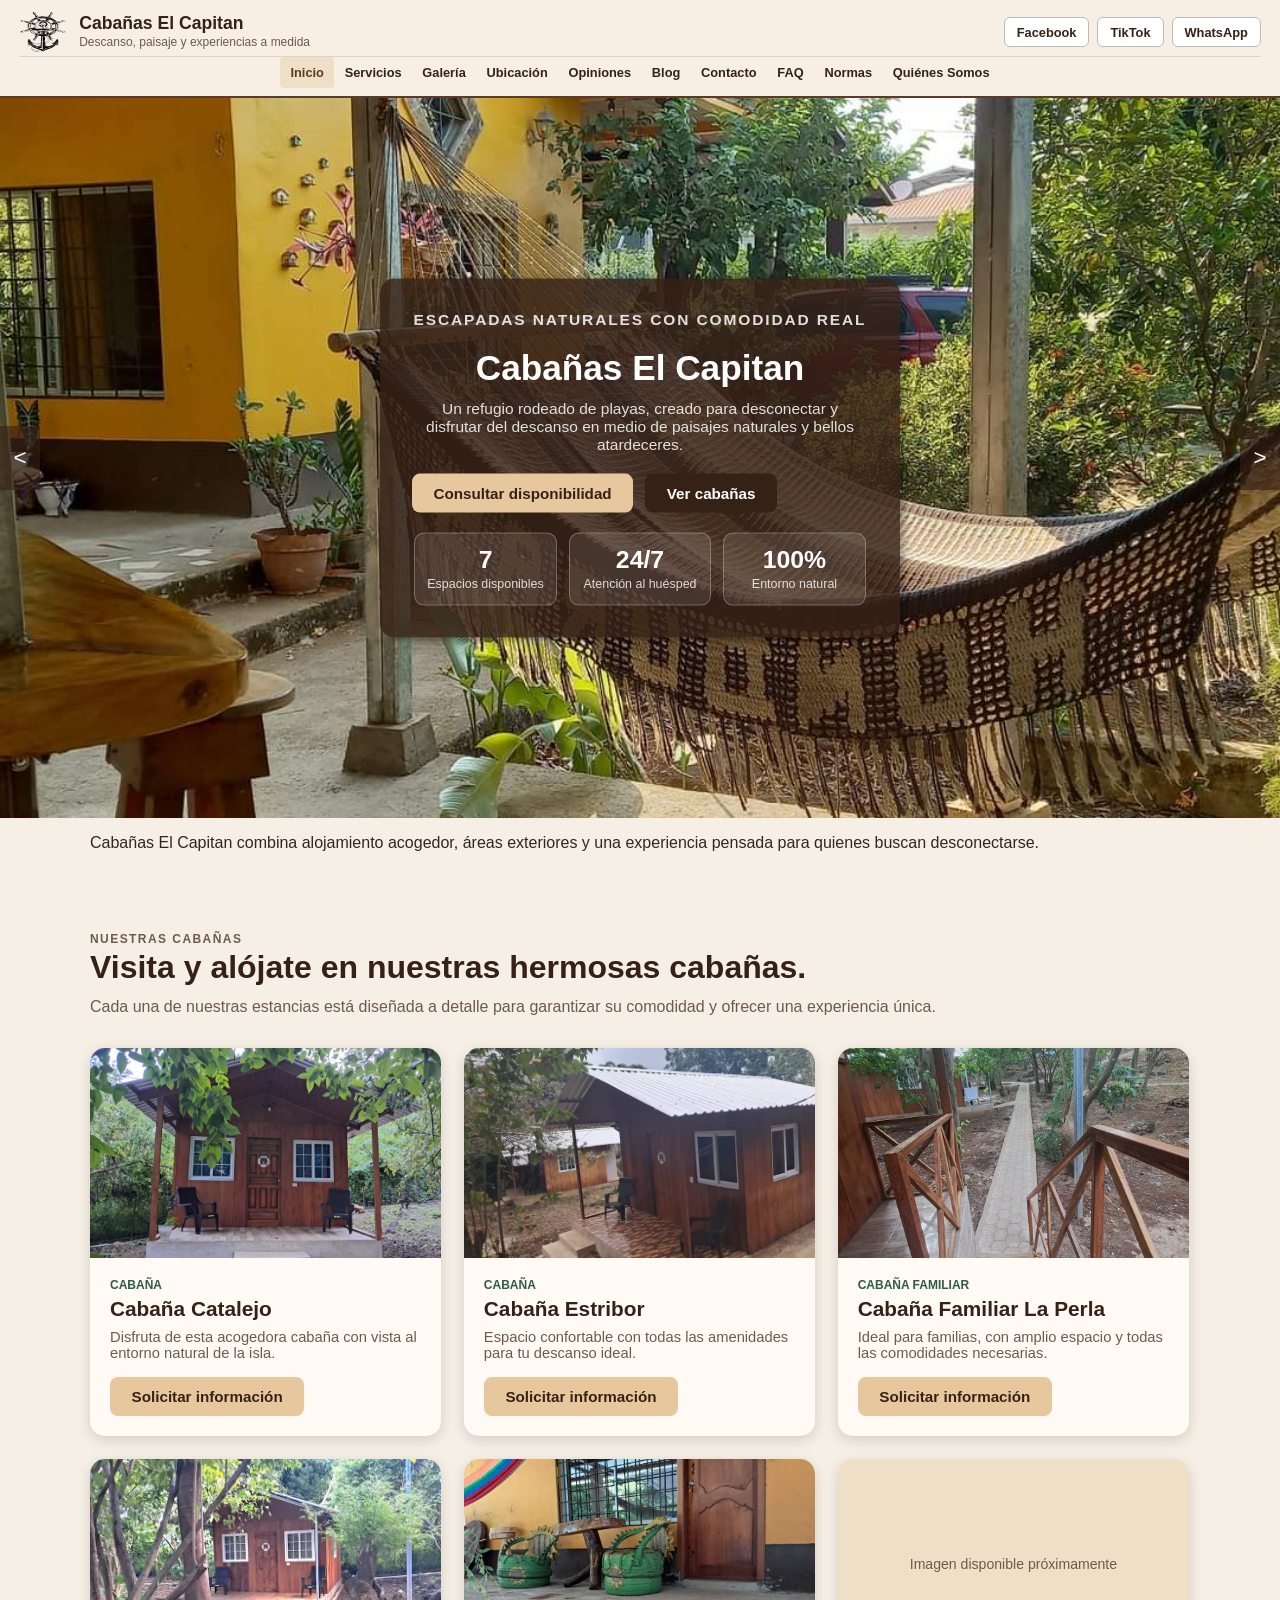
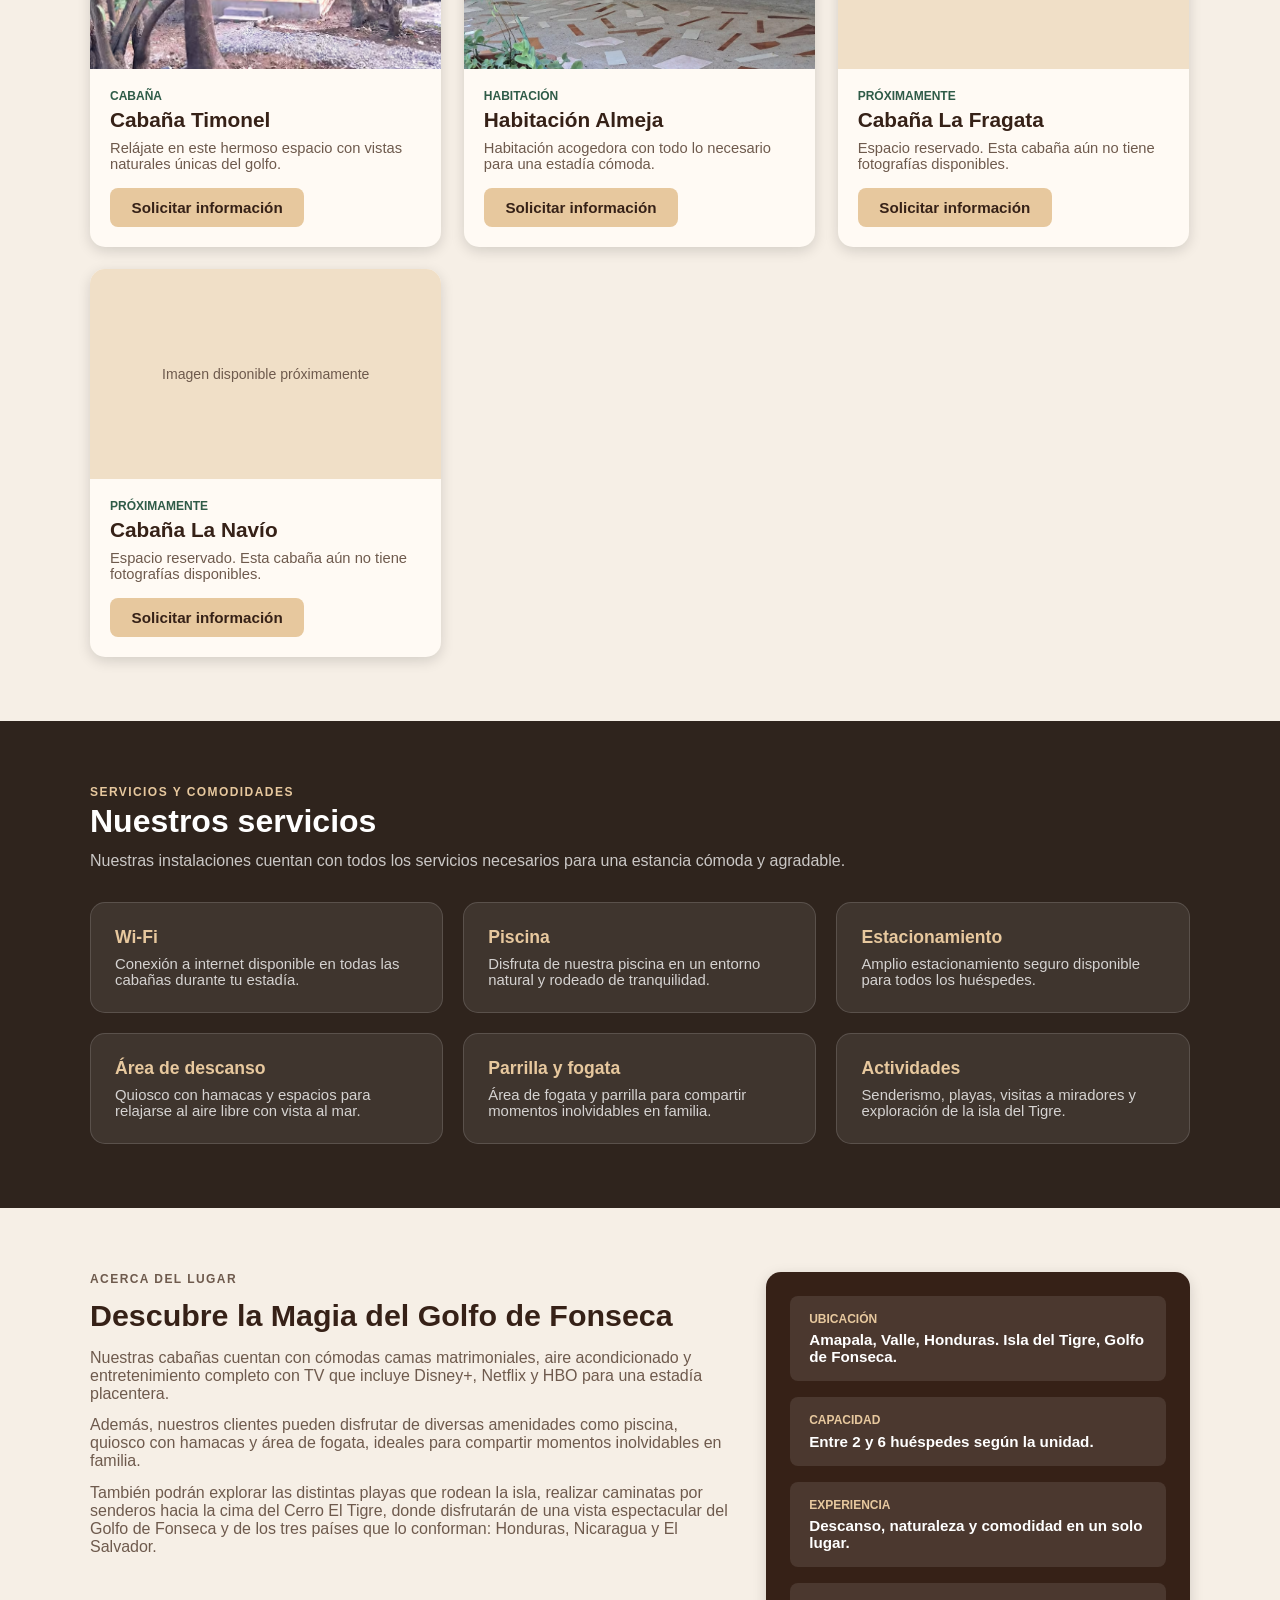
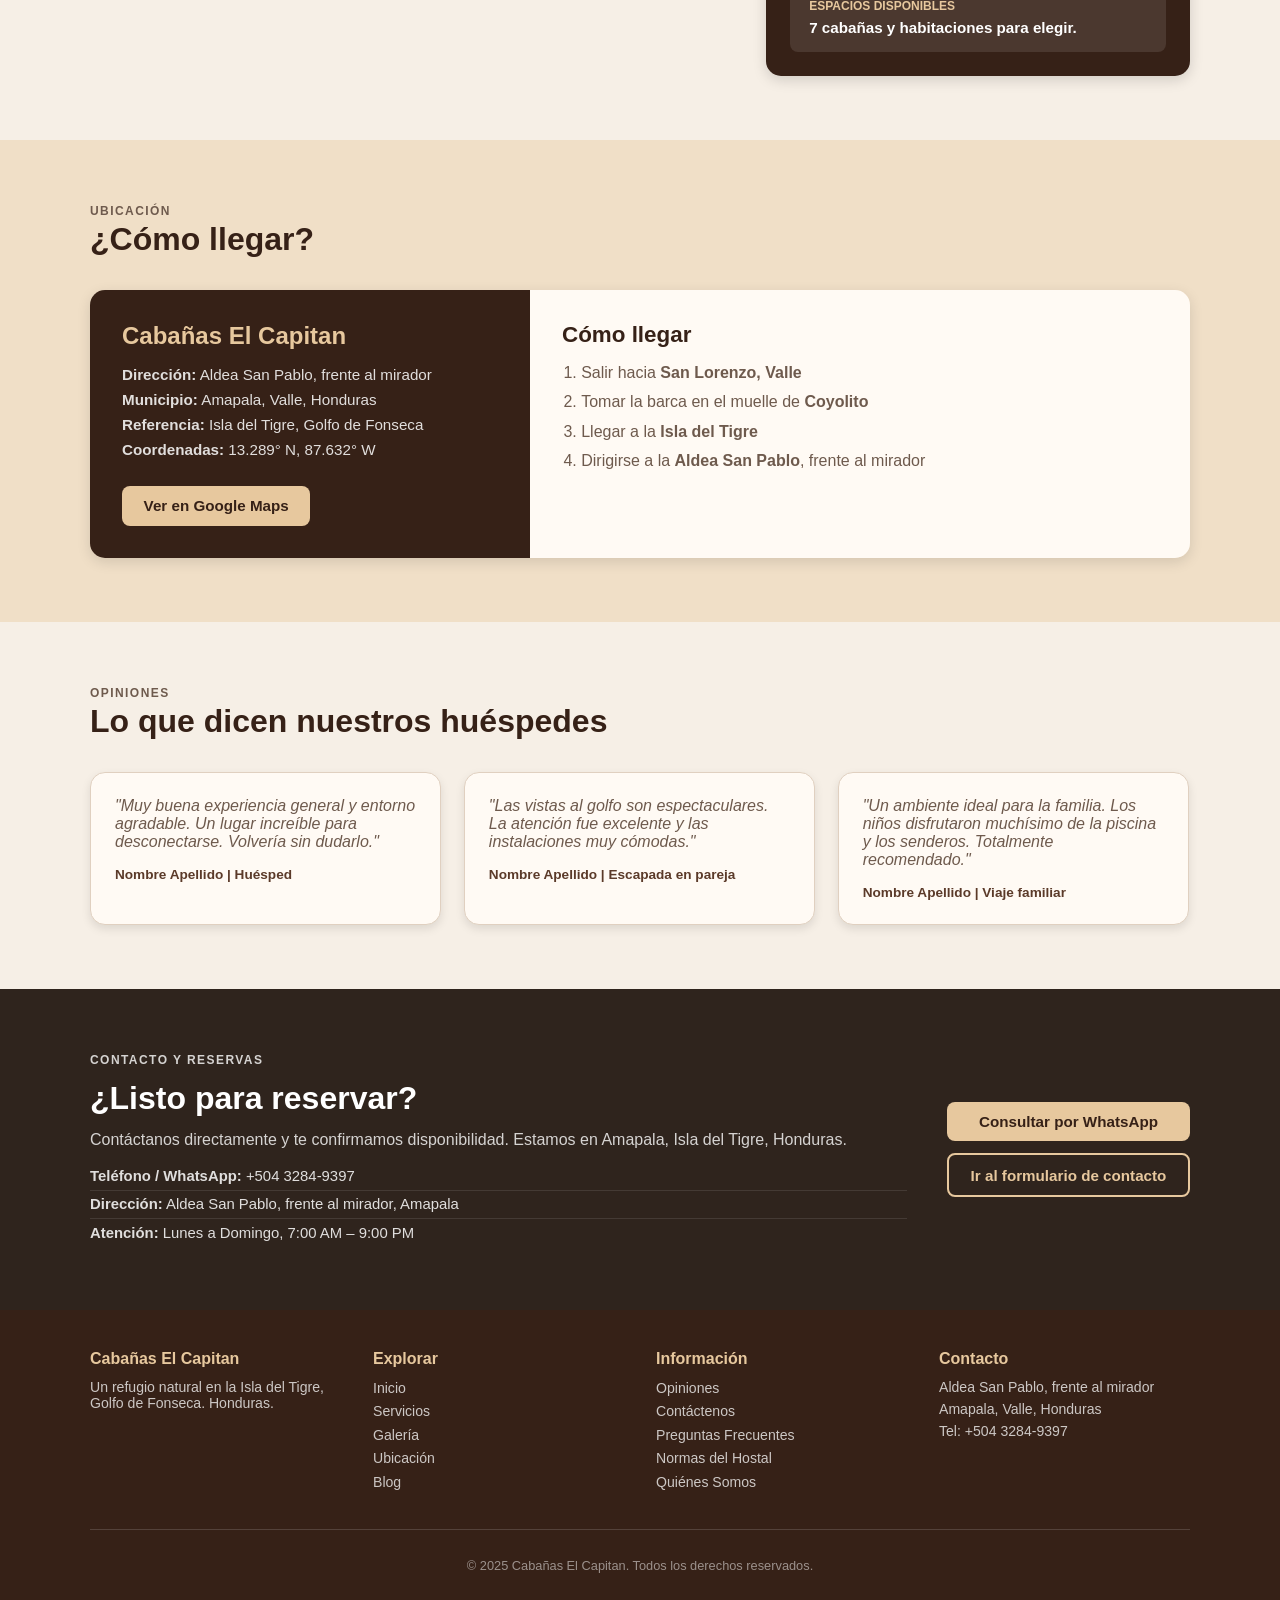
==== commit 22a1b447: "correccion ruta html" ====
--- a/index.html
+++ b/index.html
@@ -1,332 +1,347 @@
 <!DOCTYPE html>
 <html lang="es">
+
 <head>
     <meta charset="UTF-8">
     <meta name="viewport" content="width=device-width, initial-scale=1.0">
     <title>Cabañas El Capitan | Descanso en la Naturaleza</title>
-    <meta name="description" content="Cabañas El Capitan ofrece una experiencia de descanso en la naturaleza con alojamiento acogedor, servicios esenciales y espacios pensados para escapadas en pareja, familia o amigos.">
+    <meta name="description"
+        content="Cabañas El Capitan ofrece una experiencia de descanso en la naturaleza con alojamiento acogedor, servicios esenciales y espacios pensados para escapadas en pareja, familia o amigos.">
     <link rel="stylesheet" href="styles/style.css">
     <script src="javascript/menu.js"></script>
     <script src="javascript/index.js"></script>
 </head>
+
 <body>
+    <header>
+        <div>
+            <a class="brand" href="index.html">
+                <img src="img/logo/logo_1.webp" width="48" height="48" alt="Logo Cabañas El Capitan">
+                <span>
+                    <strong>Cabañas El Capitan</strong>
+                    <small>Descanso, paisaje y experiencias a medida</small>
+                </span>
+            </a>
+            <div class="header-social">
+                <a href="https://www.facebook.com/profile.php?id=61557780654785" target="_blank">Facebook</a>
+                <a href="https://www.tiktok.com/@karol.guzmn11" target="_blank">TikTok</a>
+                <a href="https://wa.me/50432849397?text=Hola%20necesito%20informacion%20sobre%20las%20caba%C3%B1as"
+                    target="_blank">WhatsApp</a>
+            </div>
+            <div class="hamburguer-buttons" id="menu-toggle">
+                <div></div>
+                <div></div>
+                <div></div>
+            </div>
+        </div>
+        <nav class="hidden" id="site-nav">
+            <ul>
+                <li><a href="index.html">Inicio</a></li>
+                <li><a href="servicios.html">Servicios</a></li>
+                <li><a href="galeria.html">Galería</a></li>
+                <li><a href="ubicacion.html">Ubicación</a></li>
+                <li><a href="opiniones.html">Opiniones</a></li>
+                <li><a href="blog.html">Blog</a></li>
+                <li><a href="contacto.html">Contacto</a></li>
+                <li><a href="faq.html">FAQ</a></li>
+                <li><a href="normas.html">Normas</a></li>
+                <li><a href="quienes_somos.html">Quiénes Somos</a></li>
+            </ul>
+        </nav>
+    </header>
+    <main>
+        <section id="inicio">
+            <div class="carousel" id="carruselPrincipal">
+                <div class="track">
+                    <div class="slide">
+                        <div class="image">
+                            <picture>
+                                <source srcset="img/Area Social/area_social_5.jpg" media="(min-width:1024px)">
+                                <source srcset="img/Area Social/area_social_5.jpg" media="(min-width:720px)">
+                                <img src="img/Area Social/area_social_5.jpg" alt="Área social Cabañas El Capitan">
+                            </picture>
+                        </div>
+                        <div class="action">
+                            <p class="kicker">Escapadas naturales con comodidad real</p>
+                            <h1>Cabañas El Capitan</h1>
+                            <p>Un refugio rodeado de playas, creado para desconectar y disfrutar del descanso en medio
+                                de paisajes naturales y bellos atardeceres.</p>
+                            <div class="btn-group">
+                                <a class="btn btn-primary" href="#contacto">Consultar disponibilidad</a>
+                                <a class="btn btn-secondary" href="#cabanas">Ver cabañas</a>
+                            </div>
+                            <ul class="hero-stats">
+                                <li>
+                                    <strong>7</strong>
+                                    <span>Espacios disponibles</span>
+                                </li>
+                                <li>
+                                    <strong>24/7</strong>
+                                    <span>Atención al huésped</span>
+                                </li>
+                                <li>
+                                    <strong>100%</strong>
+                                    <span>Entorno natural</span>
+                                </li>
+                            </ul>
+                        </div>
+                    </div>
+                    <div class="slide">
+                        <div class="image">
+                            <picture>
+                                <source srcset="img/Cabaña Estribor/cabana_estribor_4.jpg" media="(min-width:1024px)">
+                                <source srcset="img/Cabaña Estribor/cabana_estribor_4.jpg" media="(min-width:720px)">
+                                <img src="img/Cabaña Estribor/cabana_estribor_4.jpg" alt="Cabaña Estribor">
+                            </picture>
+                        </div>
+                        <div class="action">
+                            <p class="kicker">Cabaña Estribor</p>
+                            <h2>Comodidad y naturaleza</h2>
+                            <p>Aire acondicionado, camas matrimoniales y TV con Disney+, Netflix y HBO para una estadía
+                                placentera.</p>
+                            <div class="btn-group">
+                                <a class="btn btn-primary" href="#cabanas">Ver cabañas</a>
+                            </div>
+                        </div>
+                    </div>
+                    <div class="slide">
+                        <div class="image">
+                            <picture>
+                                <source srcset="img/Cabaña Timonel/cabana_timonel_3.jpg" media="(min-width:1024px)">
+                                <source srcset="img/Cabaña Timonel/cabana_timonel_3.jpg" media="(min-width:720px)">
+                                <img src="img/Cabaña Timonel/cabana_timonel_3.jpg" alt="Cabaña Timonel">
+                            </picture>
+                        </div>
+                        <div class="action">
+                            <p class="kicker">Explora la isla</p>
+                            <h2>Vista al Golfo de Fonseca</h2>
+                            <p>Senderos, playas y miradores con vistas espectaculares de Honduras, Nicaragua y El
+                                Salvador.</p>
+                            <div class="btn-group">
+                                <a class="btn btn-primary" href="#contacto">Reservar ahora</a>
+                            </div>
+                        </div>
+                    </div>
+                    <div class="slide">
+                        <div class="image">
+                            <picture>
+                                <source srcset="img/Cabaña Catalejo/cabana_catalejo_1.jpg" media="(min-width:1024px)">
+                                <source srcset="img/Cabaña Catalejo/cabana_catalejo_1.jpg" media="(min-width:720px)">
+                                <img src="img/Cabaña Catalejo/cabana_catalejo_1.jpg" alt="Cabaña Catalejo">
+                            </picture>
+                        </div>
+                        <div class="action">
+                            <p class="kicker">Cabaña Catalejo</p>
+                            <h2>Descansa como mereces</h2>
+                            <p>Piscina, quiosco con hamacas y área de fogata ideales para compartir momentos
+                                inolvidables en familia.</p>
+                            <div class="btn-group">
+                                <a class="btn btn-primary" href="#cabanas">Ver cabañas</a>
+                            </div>
+                        </div>
+                    </div>
 
-<!--  encabezado -->
-<header>
-    <div>
-        <a class="brand" href="index.html">
-            <img src="img/logo/logo_1.webp" width="48" height="48" alt="Logo Cabañas El Capitan">
-            <span>
-                <strong>Cabañas El Capitan</strong>
-                <small>Descanso, paisaje y experiencias a medida</small>
-            </span>
-        </a>
-        <div class="header-social">
-            <a href="https://www.facebook.com/profile.php?id=61557780654785" target="_blank">Facebook</a>
-            <a href="https://www.tiktok.com/@karol.guzmn11" target="_blank">TikTok</a>
-            <a href="https://wa.me/50432849397?text=Hola%20necesito%20informacion%20sobre%20las%20caba%C3%B1as" target="_blank">WhatsApp</a>
+                </div>
+            </div>
+        </section>
+        <section class="intro-strip">
+            <div class="container">
+                <p>Cabañas El Capitan combina alojamiento acogedor, áreas exteriores y una experiencia pensada para
+                    quienes buscan desconectarse.</p>
+            </div>
+        </section>
+        <section id="cabanas" class="section">
+            <div class="container">
+                <div class="section-heading">
+                    <p class="kicker">Nuestras cabañas</p>
+                    <h2>Visita y alójate en nuestras hermosas cabañas.</h2>
+                    <p>Cada una de nuestras estancias está diseñada a detalle para garantizar su comodidad y ofrecer una
+                        experiencia única.</p>
+                </div>
+                <div class="cabanas-grid" id="cabanas-grid"></div>
+            </div>
+        </section>
+        <section id="servicios" class="section section-dark">
+            <div class="container">
+                <div class="section-heading light">
+                    <p class="kicker">Servicios y comodidades</p>
+                    <h2>Nuestros servicios</h2>
+                    <p>Nuestras instalaciones cuentan con todos los servicios necesarios para una estancia cómoda y
+                        agradable.</p>
+                </div>
+                <div class="services-grid">
+                    <article class="service-card">
+                        <h3>Wi-Fi</h3>
+                        <p>Conexión a internet disponible en todas las cabañas durante tu estadía.</p>
+                    </article>
+                    <article class="service-card">
+                        <h3>Piscina</h3>
+                        <p>Disfruta de nuestra piscina en un entorno natural y rodeado de tranquilidad.</p>
+                    </article>
+                    <article class="service-card">
+                        <h3>Estacionamiento</h3>
+                        <p>Amplio estacionamiento seguro disponible para todos los huéspedes.</p>
+                    </article>
+                    <article class="service-card">
+                        <h3>Área de descanso</h3>
+                        <p>Quiosco con hamacas y espacios para relajarse al aire libre con vista al mar.</p>
+                    </article>
+                    <article class="service-card">
+                        <h3>Parrilla y fogata</h3>
+                        <p>Área de fogata y parrilla para compartir momentos inolvidables en familia.</p>
+                    </article>
+                    <article class="service-card">
+                        <h3>Actividades</h3>
+                        <p>Senderismo, playas, visitas a miradores y exploración de la isla del Tigre.</p>
+                    </article>
+                </div>
+            </div>
+        </section>
+        <section class="section">
+            <div class="container story-layout">
+                <div class="story-copy">
+                    <p class="kicker">Acerca del lugar</p>
+                    <h2>Descubre la Magia del Golfo de Fonseca</h2>
+                    <p>Nuestras cabañas cuentan con cómodas camas matrimoniales, aire acondicionado y entretenimiento
+                        completo con TV que incluye Disney+, Netflix y HBO para una estadía placentera.</p>
+                    <p>Además, nuestros clientes pueden disfrutar de diversas amenidades como piscina, quiosco con
+                        hamacas y área de fogata, ideales para compartir momentos inolvidables en familia.</p>
+                    <p>También podrán explorar las distintas playas que rodean la isla, realizar caminatas por senderos
+                        hacia la cima del Cerro El Tigre, donde disfrutarán de una vista espectacular del Golfo de
+                        Fonseca y de los tres países que lo conforman: Honduras, Nicaragua y El Salvador.</p>
+                </div>
+                <div class="story-panel">
+                    <div class="story-note">
+                        <span>Ubicación</span>
+                        <strong>Amapala, Valle, Honduras. Isla del Tigre, Golfo de Fonseca.</strong>
+                    </div>
+                    <div class="story-note">
+                        <span>Capacidad</span>
+                        <strong>Entre 2 y 6 huéspedes según la unidad.</strong>
+                    </div>
+                    <div class="story-note">
+                        <span>Experiencia</span>
+                        <strong>Descanso, naturaleza y comodidad en un solo lugar.</strong>
+                    </div>
+                    <div class="story-note">
+                        <span>Espacios disponibles</span>
+                        <strong>7 cabañas y habitaciones para elegir.</strong>
+                    </div>
+                </div>
+            </div>
+        </section>
+        <section class="section section-muted">
+            <div class="container">
+                <div class="section-heading">
+                    <p class="kicker">Ubicación</p>
+                    <h2>¿Cómo llegar?</h2>
+                </div>
+                <div class="location-card">
+                    <div class="location-info">
+                        <h3>Cabañas El Capitan</h3>
+                        <p><strong>Dirección:</strong> Aldea San Pablo, frente al mirador</p>
+                        <p><strong>Municipio:</strong> Amapala, Valle, Honduras</p>
+                        <p><strong>Referencia:</strong> Isla del Tigre, Golfo de Fonseca</p>
+                        <p><strong>Coordenadas:</strong> 13.289° N, 87.632° W</p>
+                        <a class="btn btn-primary" href="https://maps.google.com/?q=Cabañas+El+Capitan+Amapala+Honduras"
+                            target="_blank">Ver en Google Maps</a>
+                    </div>
+                    <div class="location-steps">
+                        <h3>Cómo llegar</h3>
+                        <ol>
+                            <li>Salir hacia <strong>San Lorenzo, Valle</strong></li>
+                            <li>Tomar la barca en el muelle de <strong>Coyolito</strong></li>
+                            <li>Llegar a la <strong>Isla del Tigre</strong></li>
+                            <li>Dirigirse a la <strong>Aldea San Pablo</strong>, frente al mirador</li>
+                        </ol>
+                    </div>
+                </div>
+            </div>
+        </section>
+        <section class="section">
+            <div class="container">
+                <div class="section-heading">
+                    <p class="kicker">Opiniones</p>
+                    <h2>Lo que dicen nuestros huéspedes</h2>
+                </div>
+                <div class="reviews-grid">
+                    <blockquote class="review-card">
+                        <p>"Muy buena experiencia general y entorno agradable. Un lugar increíble para desconectarse.
+                            Volvería sin dudarlo."</p>
+                        <cite>Nombre Apellido | Huésped</cite>
+                    </blockquote>
+                    <blockquote class="review-card">
+                        <p>"Las vistas al golfo son espectaculares. La atención fue excelente y las instalaciones muy
+                            cómodas."</p>
+                        <cite>Nombre Apellido | Escapada en pareja</cite>
+                    </blockquote>
+                    <blockquote class="review-card">
+                        <p>"Un ambiente ideal para la familia. Los niños disfrutaron muchísimo de la piscina y los
+                            senderos. Totalmente recomendado."</p>
+                        <cite>Nombre Apellido | Viaje familiar</cite>
+                    </blockquote>
+                </div>
+            </div>
+        </section>
+        <section id="contacto" class="section section-dark">
+            <div class="container contact-cta">
+                <div class="contact-cta-info">
+                    <p class="kicker">Contacto y reservas</p>
+                    <h2>¿Listo para reservar?</h2>
+                    <p>Contáctanos directamente y te confirmamos disponibilidad. Estamos en Amapala, Isla del Tigre,
+                        Honduras.</p>
+                    <ul class="contact-quick">
+                        <li><strong>Teléfono / WhatsApp:</strong> +504 3284-9397</li>
+                        <li><strong>Dirección:</strong> Aldea San Pablo, frente al mirador, Amapala</li>
+                        <li><strong>Atención:</strong> Lunes a Domingo, 7:00 AM – 9:00 PM</li>
+                    </ul>
+                </div>
+                <div class="contact-cta-actions">
+                    <a class="btn btn-sand"
+                        href="https://wa.me/50432849397?text=Hola%20necesito%20informacion%20sobre%20las%20caba%C3%B1as"
+                        target="_blank">Consultar por WhatsApp</a>
+                    <a class="btn btn-outline" href="contacto.html">Ir al formulario de contacto</a>
+                </div>
+            </div>
+        </section>
+    </main>
+    <footer>
+        <div class="container">
+            <div class="footer-grid">
+                <div class="footer-col"><strong>Cabañas El Capitan</strong>
+                    <p>Un refugio natural en la Isla del Tigre, Golfo de Fonseca. Honduras.</p>
+                </div>
+                <div class="footer-col"><strong>Explorar</strong>
+                    <ul>
+                        <li><a href="index.html">Inicio</a></li>
+                        <li><a href="servicios.html">Servicios</a></li>
+                        <li><a href="galeria.html">Galería</a></li>
+                        <li><a href="ubicacion.html">Ubicación</a></li>
+                        <li><a href="blog.html">Blog</a></li>
+                    </ul>
+                </div>
+                <div class="footer-col"><strong>Información</strong>
+                    <ul>
+                        <li><a href="opiniones.html">Opiniones</a></li>
+                        <li><a href="contacto.html">Contáctenos</a></li>
+                        <li><a href="faq.html">Preguntas Frecuentes</a></li>
+                        <li><a href="normas.html">Normas del Hostal</a></li>
+                        <li><a href="quienes-somos.html">Quiénes Somos</a></li>
+                    </ul>
+                </div>
+                <div class="footer-col"><strong>Contacto</strong>
+                    <address>
+                        <p>Aldea San Pablo, frente al mirador</p>
+                        <p>Amapala, Valle, Honduras</p>
+                        <p>Tel: +504 3284-9397</p>
+                    </address>
+                </div>
+            </div>
+            <div class="footer-bottom">
+                <p>&copy; 2025 Cabañas El Capitan. Todos los derechos reservados.</p>
+            </div>
         </div>
-        <div class="hamburguer-buttons" id="menu-toggle">
-            <div></div>
-            <div></div>
-            <div></div>
-        </div>
-    </div>
-    <nav class="hidden" id="site-nav">
-        <ul>
-            <li><a href="index.html">Inicio</a></li>
-            <li><a href="servicios.html">Servicios</a></li>
-            <li><a href="galeria.html">Galería</a></li>
-            <li><a href="ubicacion.html">Ubicación</a></li>
-            <li><a href="opiniones.html">Opiniones</a></li>
-            <li><a href="blog.html">Blog</a></li>
-            <li><a href="contacto.html">Contacto</a></li>
-            <li><a href="faq.html">FAQ</a></li>
-            <li><a href="normas.html">Normas</a></li>
-            <li><a href="Quienes_somos.html">Quiénes Somos</a></li>
-        </ul>
-    </nav>
-</header>
+    </footer>
+</body>
 
-<main>
-
-    <!--  hero y carrusel -->
-    <section id="inicio">
-        <div class="carousel" id="carruselPrincipal">
-            <div class="track">
-
-                <!--  diapositiva 1 -->
-                <div class="slide">
-                    <div class="image">
-                        <picture>
-                            <source srcset="img/Area Social/area_social_5.jpg" media="(min-width:1024px)">
-                            <source srcset="img/Area Social/area_social_5.jpg" media="(min-width:720px)">
-                            <img src="img/Area Social/area_social_5.jpg" alt="Área social Cabañas El Capitan">
-                        </picture>
-                    </div>
-                    <div class="action">
-                        <p class="kicker">Escapadas naturales con comodidad real</p>
-                        <h1>Cabañas El Capitan</h1>
-                        <p>Un refugio rodeado de playas, creado para desconectar y disfrutar del descanso en medio de paisajes naturales y bellos atardeceres.</p>
-                        <div class="btn-group">
-                            <a class="btn btn-primary" href="#contacto">Consultar disponibilidad</a>
-                            <a class="btn btn-secondary" href="#cabanas">Ver cabañas</a>
-                        </div>
-                        <ul class="hero-stats">
-                            <li>
-                                <strong>7</strong>
-                                <span>Espacios disponibles</span>
-                            </li>
-                            <li>
-                                <strong>24/7</strong>
-                                <span>Atención al huésped</span>
-                            </li>
-                            <li>
-                                <strong>100%</strong>
-                                <span>Entorno natural</span>
-                            </li>
-                        </ul>
-                    </div>
-                </div>
-
-                <!--  diapositiva 2 -->
-                <div class="slide">
-                    <div class="image">
-                        <picture>
-                            <source srcset="img/Cabaña Estribor/cabana_estribor_4.jpg" media="(min-width:1024px)">
-                            <source srcset="img/Cabaña Estribor/cabana_estribor_4.jpg" media="(min-width:720px)">
-                            <img src="img/Cabaña Estribor/cabana_estribor_4.jpg" alt="Cabaña Estribor">
-                        </picture>
-                    </div>
-                    <div class="action">
-                        <p class="kicker">Cabaña Estribor</p>
-                        <h2>Comodidad y naturaleza</h2>
-                        <p>Aire acondicionado, camas matrimoniales y TV con Disney+, Netflix y HBO para una estadía placentera.</p>
-                        <div class="btn-group">
-                            <a class="btn btn-primary" href="#cabanas">Ver cabañas</a>
-                        </div>
-                    </div>
-                </div>
-
-                <!--  diapositiva 3 -->
-                <div class="slide">
-                    <div class="image">
-                        <picture>
-                            <source srcset="img/Cabaña Timonel/cabana_timonel_3.jpg" media="(min-width:1024px)">
-                            <source srcset="img/Cabaña Timonel/cabana_timonel_3.jpg" media="(min-width:720px)">
-                            <img src="img/Cabaña Timonel/cabana_timonel_3.jpg" alt="Cabaña Timonel">
-                        </picture>
-                    </div>
-                    <div class="action">
-                        <p class="kicker">Explora la isla</p>
-                        <h2>Vista al Golfo de Fonseca</h2>
-                        <p>Senderos, playas y miradores con vistas espectaculares de Honduras, Nicaragua y El Salvador.</p>
-                        <div class="btn-group">
-                            <a class="btn btn-primary" href="#contacto">Reservar ahora</a>
-                        </div>
-                    </div>
-                </div>
-
-                <!--  diapositiva 4 -->
-                <div class="slide">
-                    <div class="image">
-                        <picture>
-                            <source srcset="img/Cabaña Catalejo/cabana_catalejo_1.jpg" media="(min-width:1024px)">
-                            <source srcset="img/Cabaña Catalejo/cabana_catalejo_1.jpg" media="(min-width:720px)">
-                            <img src="img/Cabaña Catalejo/cabana_catalejo_1.jpg" alt="Cabaña Catalejo">
-                        </picture>
-                    </div>
-                    <div class="action">
-                        <p class="kicker">Cabaña Catalejo</p>
-                        <h2>Descansa como mereces</h2>
-                        <p>Piscina, quiosco con hamacas y área de fogata ideales para compartir momentos inolvidables en familia.</p>
-                        <div class="btn-group">
-                            <a class="btn btn-primary" href="#cabanas">Ver cabañas</a>
-                        </div>
-                    </div>
-                </div>
-
-            </div>
-            <!--  botones del carrusel generados por javascript -->
-        </div>
-    </section>
-
-    <!--  franja introductoria -->
-    <section class="intro-strip">
-        <div class="container">
-            <p>Cabañas El Capitan combina alojamiento acogedor, áreas exteriores y una experiencia pensada para quienes buscan desconectarse.</p>
-        </div>
-    </section>
-
-    <!--  cabañas -->
-    <section id="cabanas" class="section">
-        <div class="container">
-            <div class="section-heading">
-                <p class="kicker">Nuestras cabañas</p>
-                <h2>Visita y alójate en nuestras hermosas cabañas.</h2>
-                <p>Cada una de nuestras estancias está diseñada a detalle para garantizar su comodidad y ofrecer una experiencia única.</p>
-            </div>
-            <!--  tarjetas generadas por javascript -->
-            <div class="cabanas-grid" id="cabanas-grid"></div>
-        </div>
-    </section>
-
-    <!--  servicios -->
-    <section id="servicios" class="section section-dark">
-        <div class="container">
-            <div class="section-heading light">
-                <p class="kicker">Servicios y comodidades</p>
-                <h2>Nuestros servicios</h2>
-                <p>Nuestras instalaciones cuentan con todos los servicios necesarios para una estancia cómoda y agradable.</p>
-            </div>
-            <div class="services-grid">
-                <article class="service-card">
-                    <h3>Wi-Fi</h3>
-                    <p>Conexión a internet disponible en todas las cabañas durante tu estadía.</p>
-                </article>
-                <article class="service-card">
-                    <h3>Piscina</h3>
-                    <p>Disfruta de nuestra piscina en un entorno natural y rodeado de tranquilidad.</p>
-                </article>
-                <article class="service-card">
-                    <h3>Estacionamiento</h3>
-                    <p>Amplio estacionamiento seguro disponible para todos los huéspedes.</p>
-                </article>
-                <article class="service-card">
-                    <h3>Área de descanso</h3>
-                    <p>Quiosco con hamacas y espacios para relajarse al aire libre con vista al mar.</p>
-                </article>
-                <article class="service-card">
-                    <h3>Parrilla y fogata</h3>
-                    <p>Área de fogata y parrilla para compartir momentos inolvidables en familia.</p>
-                </article>
-                <article class="service-card">
-                    <h3>Actividades</h3>
-                    <p>Senderismo, playas, visitas a miradores y exploración de la isla del Tigre.</p>
-                </article>
-            </div>
-        </div>
-    </section>
-
-    <!--  acerca del lugar -->
-    <section class="section">
-        <div class="container story-layout">
-            <div class="story-copy">
-                <p class="kicker">Acerca del lugar</p>
-                <h2>Descubre la Magia del Golfo de Fonseca</h2>
-                <p>Nuestras cabañas cuentan con cómodas camas matrimoniales, aire acondicionado y entretenimiento completo con TV que incluye Disney+, Netflix y HBO para una estadía placentera.</p>
-                <p>Además, nuestros clientes pueden disfrutar de diversas amenidades como piscina, quiosco con hamacas y área de fogata, ideales para compartir momentos inolvidables en familia.</p>
-                <p>También podrán explorar las distintas playas que rodean la isla, realizar caminatas por senderos hacia la cima del Cerro El Tigre, donde disfrutarán de una vista espectacular del Golfo de Fonseca y de los tres países que lo conforman: Honduras, Nicaragua y El Salvador.</p>
-            </div>
-            <div class="story-panel">
-                <div class="story-note">
-                    <span>Ubicación</span>
-                    <strong>Amapala, Valle, Honduras. Isla del Tigre, Golfo de Fonseca.</strong>
-                </div>
-                <div class="story-note">
-                    <span>Capacidad</span>
-                    <strong>Entre 2 y 6 huéspedes según la unidad.</strong>
-                </div>
-                <div class="story-note">
-                    <span>Experiencia</span>
-                    <strong>Descanso, naturaleza y comodidad en un solo lugar.</strong>
-                </div>
-                <div class="story-note">
-                    <span>Espacios disponibles</span>
-                    <strong>7 cabañas y habitaciones para elegir.</strong>
-                </div>
-            </div>
-        </div>
-    </section>
-
-    <!--  ubicación -->
-    <section class="section section-muted">
-        <div class="container">
-            <div class="section-heading">
-                <p class="kicker">Ubicación</p>
-                <h2>¿Cómo llegar?</h2>
-            </div>
-            <div class="location-card">
-                <div class="location-info">
-                    <h3>Cabañas El Capitan</h3>
-                    <p><strong>Dirección:</strong> Aldea San Pablo, frente al mirador</p>
-                    <p><strong>Municipio:</strong> Amapala, Valle, Honduras</p>
-                    <p><strong>Referencia:</strong> Isla del Tigre, Golfo de Fonseca</p>
-                    <p><strong>Coordenadas:</strong> 13.289° N, 87.632° W</p>
-                    <a class="btn btn-primary" href="https://maps.google.com/?q=Cabañas+El+Capitan+Amapala+Honduras" target="_blank">Ver en Google Maps</a>
-                </div>
-                <div class="location-steps">
-                    <h3>Cómo llegar</h3>
-                    <ol>
-                        <li>Salir hacia <strong>San Lorenzo, Valle</strong></li>
-                        <li>Tomar la barca en el muelle de <strong>Coyolito</strong></li>
-                        <li>Llegar a la <strong>Isla del Tigre</strong></li>
-                        <li>Dirigirse a la <strong>Aldea San Pablo</strong>, frente al mirador</li>
-                    </ol>
-                </div>
-            </div>
-        </div>
-    </section>
-
-    <!--  reseñas -->
-    <section class="section">
-        <div class="container">
-            <div class="section-heading">
-                <p class="kicker">Opiniones</p>
-                <h2>Lo que dicen nuestros huéspedes</h2>
-            </div>
-            <div class="reviews-grid">
-                <blockquote class="review-card">
-                    <p>"Muy buena experiencia general y entorno agradable. Un lugar increíble para desconectarse. Volvería sin dudarlo."</p>
-                    <cite>Nombre Apellido | Huésped</cite>
-                </blockquote>
-                <blockquote class="review-card">
-                    <p>"Las vistas al golfo son espectaculares. La atención fue excelente y las instalaciones muy cómodas."</p>
-                    <cite>Nombre Apellido | Escapada en pareja</cite>
-                </blockquote>
-                <blockquote class="review-card">
-                    <p>"Un ambiente ideal para la familia. Los niños disfrutaron muchísimo de la piscina y los senderos. Totalmente recomendado."</p>
-                    <cite>Nombre Apellido | Viaje familiar</cite>
-                </blockquote>
-            </div>
-        </div>
-    </section>
-
-    <!--  contacto cta -->
-    <section id="contacto" class="section section-dark">
-        <div class="container contact-cta">
-            <div class="contact-cta-info">
-                <p class="kicker">Contacto y reservas</p>
-                <h2>¿Listo para reservar?</h2>
-                <p>Contáctanos directamente y te confirmamos disponibilidad. Estamos en Amapala, Isla del Tigre, Honduras.</p>
-                <ul class="contact-quick">
-                    <li><strong>Teléfono / WhatsApp:</strong> +504 3284-9397</li>
-                    <li><strong>Dirección:</strong> Aldea San Pablo, frente al mirador, Amapala</li>
-                    <li><strong>Atención:</strong> Lunes a Domingo, 7:00 AM – 9:00 PM</li>
-                </ul>
-            </div>
-            <div class="contact-cta-actions">
-                <a class="btn btn-sand" href="https://wa.me/50432849397?text=Hola%20necesito%20informacion%20sobre%20las%20caba%C3%B1as" target="_blank">Consultar por WhatsApp</a>
-                <a class="btn btn-outline" href="contacto.html">Ir al formulario de contacto</a>
-            </div>
-        </div>
-    </section>
-
-</main>
-
-<footer>
-    <div class="container">
-        <div class="footer-grid">
-            <div class="footer-col"><strong>Cabañas El Capitan</strong><p>Un refugio natural en la Isla del Tigre, Golfo de Fonseca. Honduras.</p></div>
-            <div class="footer-col"><strong>Explorar</strong><ul><li><a href="index.html">Inicio</a></li><li><a href="servicios.html">Servicios</a></li><li><a href="galeria.html">Galería</a></li><li><a href="ubicacion.html">Ubicación</a></li><li><a href="blog.html">Blog</a></li></ul></div>
-            <div class="footer-col"><strong>Información</strong><ul><li><a href="opiniones.html">Opiniones</a></li><li><a href="contacto.html">Contáctenos</a></li><li><a href="faq.html">Preguntas Frecuentes</a></li><li><a href="normas.html">Normas del Hostal</a></li><li><a href="quienes-somos.html">Quiénes Somos</a></li></ul></div>
-            <div class="footer-col"><strong>Contacto</strong><address><p>Aldea San Pablo, frente al mirador</p><p>Amapala, Valle, Honduras</p><p>Tel: +504 3284-9397</p></address></div>
-        </div>
-        <div class="footer-bottom"><p>&copy; 2025 Cabañas El Capitan. Todos los derechos reservados.</p></div>
-    </div>
-</footer>
-</body>
-</html>
-
-
-
+</html>
--- a/styles/style.css
+++ b/styles/style.css
@@ -690,15 +690,6 @@
     font-size: 0.95rem;
 }
 
-.location-card {
-    display: flex;
-    flex-wrap: wrap;
-    background-color: #fffaf4;
-    border-radius: 15px;
-    box-shadow: 0 4px 14px rgba(0, 0, 0, 0.12);
-    overflow: hidden;
-}
-
 .location-info {
     flex: 0 0 100%;
     padding: 2rem;
@@ -1104,7 +1095,6 @@
     font-size: 0.92rem;
 }
 
-/*ATRACTIVOS*/
 .attractions-grid {
     display: flex;
     flex-wrap: wrap;
@@ -1165,7 +1155,6 @@
     color: #5b3a29;
 }
 
-/*TRANSPORT NOTE*/
 .transport-note {
     display: flex;
     flex-wrap: wrap;
@@ -1232,40 +1221,6 @@
     margin-top: 2rem;
 }
 
-.btn {
-    padding: 0.7rem 1.35rem;
-    border-radius: 8px;
-    font-weight: 700;
-}
-
-.btn-primary {
-    background-color: #e7c89e;
-}
-
-.btn-secondary {
-    background-color: #362117;
-    color: #fff;
-}
-
-.kicker {
-    text-transform: uppercase;
-    font-size: 0.75rem;
-    font-weight: 800;
-}
-
-.story-copy {
-    flex: 1;
-}
-
-.story-panel {
-    flex: 1;
-}
-
-.story-note {
-    padding: 1rem;
-}
-
-/*NORMAS INTRO*/
 .normas-intro {
     background-color: #fffaf4;
     border-left: 4px solid #5b3a29;
@@ -1273,82 +1228,91 @@
     padding: 1.25rem 1.5rem;
     margin-bottom: 2.5rem;
 }
+
 .normas-intro p {
-    margin:0;
-    color:#33261f;
-    font-size:0.97rem;
-    line-height:1.65;
-}
+    margin: 0;
+    color: #33261f;
+    font-size: 0.97rem;
+    line-height: 1.65;
+}
+
 .normas-intro a {
-    color:#5b3a29;
-    font-weight:700;
-}
-
-/*NORMAS GRID*/
+    color: #5b3a29;
+    font-weight: 700;
+}
+
 .normas-grid {
     display: flex;
     flex-wrap: wrap;
     gap: 1.5rem;
     margin-bottom: 3rem;
 }
+
 .norma-section {
     flex: 0 0 100%;
     background-color: #fffaf4;
     border-radius: 15px;
     padding: 1.75rem 1.5rem;
-    box-shadow: 0 3px 10px rgba(0,0,0,0.08);
-}
+    box-shadow: 0 3px 10px rgba(0, 0, 0, 0.08);
+}
+
 @media (min-width:600px) {
     .norma-section {
-        flex:0 0 calc(50% - 0.75rem);
-    }
-}
+        flex: 0 0 calc(50% - 0.75rem);
+    }
+}
+
 @media (min-width:1000px) {
     .norma-section {
-        flex:0 0 calc(33.333% - 1rem);
-    }
-}
+        flex: 0 0 calc(33.333% - 1rem);
+    }
+}
+
 .norma-icon {
-    font-size:2rem;
-    margin-bottom:0.75rem;
-    line-height:1;
-}
+    font-size: 2rem;
+    margin-bottom: 0.75rem;
+    line-height: 1;
+}
+
 .norma-section h2 {
-    font-size:1.2rem;
-    color:#362117;
-    margin:0 0 1rem;
-    padding-bottom:0.5rem;
-    border-bottom:2px solid #e7c89e;
-}
+    font-size: 1.2rem;
+    color: #362117;
+    margin: 0 0 1rem;
+    padding-bottom: 0.5rem;
+    border-bottom: 2px solid #e7c89e;
+}
+
 .norma-section ul {
-    list-style:none;
-    padding:0;
-    margin:0;
-}
+    list-style: none;
+    padding: 0;
+    margin: 0;
+}
+
 .norma-section ul li {
-    padding:0.4rem 0 0.4rem 1.4rem;
-    position:relative;
-    color:#33261f;
-    font-size:0.92rem;
-    border-bottom:1px solid #f5e8d8;
-    line-height:1.55;
-}
+    padding: 0.4rem 0 0.4rem 1.4rem;
+    position: relative;
+    color: #33261f;
+    font-size: 0.92rem;
+    border-bottom: 1px solid #f5e8d8;
+    line-height: 1.55;
+}
+
 .norma-section ul li:last-child {
-    border-bottom:none;
-}
+    border-bottom: none;
+}
+
 .norma-section ul li::before {
-    content:"✔";
-    color:#2f5b47;
-    font-size:0.75rem;
-    position:absolute;
-    left:0;
-    top:0.55rem;
-}
-
-/*FOOTER NOTE*/
+    content: "✔";
+    color: #2f5b47;
+    font-size: 0.75rem;
+    position: absolute;
+    left: 0;
+    top: 0.55rem;
+}
+
 .normas-footer-note {
     background-color: #362117;
-    color: rgba(255,255,255,0.85);
+    color: rgba(255, 255, 255, 0.85);
     border-radius: 15px;
     padding: 2rem 2.25rem;
     display: flex;
@@ -1357,20 +1321,21 @@
     align-items: center;
     justify-content: space-between;
 }
+
 .normas-footer-note p {
-    margin:0;
-    flex:1 1 300px;
-    font-size:0.93rem;
-    line-height:1.6;
-}
-
-/*FILTROS*/
+    margin: 0;
+    flex: 1 1 300px;
+    font-size: 0.93rem;
+    line-height: 1.6;
+}
+
 .filter-bar {
     display: flex;
     flex-wrap: wrap;
     gap: 0.75rem;
     margin-bottom: 2rem;
 }
+
 .filtro-btn {
     padding: 0.55rem 1.2rem;
     background-color: #fffaf4;
@@ -1382,43 +1347,48 @@
     color: #362117;
     cursor: pointer;
 }
+
 .filtro-btn:hover {
     border-color: #5b3a29;
     background-color: #f0dfc7;
 }
+
 .filtro-btn.activo {
     background-color: #5b3a29;
     border-color: #5b3a29;
     color: #ffffff;
 }
 
-/*GALERÍA GRID*/
 .galeria-grid {
     display: flex;
     flex-wrap: wrap;
     gap: 1rem;
 }
+
 .galeria-item {
     flex: 0 0 100%;
     margin: 0;
     overflow: hidden;
     border-radius: 12px;
-    box-shadow: 0 4px 10px rgba(0,0,0,0.12);
+    box-shadow: 0 4px 10px rgba(0, 0, 0, 0.12);
     background-color: #fffaf4;
 }
+
 @media (min-width:560px) {
     .galeria-item {
-        flex:0 0 calc(50% - 0.5rem);
-    }
-}
+        flex: 0 0 calc(50% - 0.5rem);
+    }
+}
+
 @media (min-width:900px) {
     .galeria-item {
-        flex:0 0 calc(33.333% - 0.67rem);
-    }
-}
+        flex: 0 0 calc(33.333% - 0.67rem);
+    }
+}
+
 @media (min-width:1100px) {
     .galeria-item {
-        flex:0 0 calc(25% - 0.75rem);
+        flex: 0 0 calc(25% - 0.75rem);
     }
 }
 
@@ -1428,6 +1398,7 @@
     object-fit: cover;
     object-position: center;
 }
+
 .galeria-item figcaption {
     padding: 0.5rem 0.75rem;
     font-size: 0.8rem;
@@ -1435,7 +1406,6 @@
     text-align: center;
 }
 
-/*BOTÓN WHATSAPP*/
 .btn-whatsapp {
     display: inline-block;
     padding: 0.65rem 1.1rem;
@@ -1446,11 +1416,11 @@
     font-weight: 700;
     font-size: 0.88rem;
 }
+
 .btn-whatsapp:hover {
     background-color: #1fba59;
 }
 
-/*CONTACTO LAYOUT*/
 .contact-layout {
     display: flex;
     flex-wrap: wrap;
@@ -1483,7 +1453,6 @@
     }
 }
 
-/*INFO CONTACTO*/
 .contact-info h2 {
     font-size: 1.4rem;
     color: #e7c89e;
@@ -1522,7 +1491,6 @@
     text-decoration: underline;
 }
 
-/*FORMULARIO*/
 .contact-form-wrap h2 {
     font-size: 1.5rem;
     color: #362117;
@@ -1587,4 +1555,234 @@
     padding: 0.9rem 1.1rem;
     margin-bottom: 1rem;
     font-size: 0.92rem;
+}
+
+.faq-container {
+    max-width: 800px;
+}
+
+.faq-category {
+    margin-bottom: 3rem;
+}
+
+.faq-category h2 {
+    font-size: 1.4rem;
+    color: #362117;
+    margin: 0 0 1.25rem;
+    padding-bottom: 0.5rem;
+    border-bottom: 2px solid #5b3a29;
+}
+
+.faq-item {
+    border-radius: 8px;
+    overflow: hidden;
+    margin-bottom: 0.5rem;
+    border: 1px solid #e0d0c0;
+    background-color: #fffaf4;
+}
+
+.faq-pregunta {
+    display: block;
+    width: 100%;
+    text-align: left;
+    background-color: #fffaf4;
+    border: none;
+    padding: 1rem 3rem 1rem 1.25rem;
+    font-family: inherit;
+    font-size: 1rem;
+    font-weight: 600;
+    color: #362117;
+    cursor: pointer;
+    position: relative;
+}
+
+.faq-pregunta::after {
+    content: "+";
+    position: absolute;
+    right: 1.25rem;
+    top: 50%;
+    transform: translateY(-50%);
+    font-size: 1.4rem;
+    font-weight: 400;
+    color: #5b3a29;
+    line-height: 1;
+}
+
+.faq-pregunta:hover {
+    background-color: #f0dfc7;
+}
+
+.faq-pregunta.abierto {
+    background-color: #f0dfc7;
+    border-bottom: 1px solid #e0d0c0;
+}
+
+.faq-pregunta.abierto::after {
+    content: "−";
+}
+
+.faq-respuesta {
+    overflow: hidden;
+    max-height: 600px;
+    transition: all 0.35s ease-in-out;
+    padding: 0 1.25rem 1rem;
+    background-color: #fffaf4;
+}
+
+.faq-respuesta.hidden {
+    max-height: 0;
+    padding-top: 0;
+    padding-bottom: 0;
+}
+
+.faq-respuesta p {
+    margin: 0.75rem 0 0;
+    color: #6e5a4d;
+    font-size: 0.95rem;
+    line-height: 1.65;
+}
+
+.faq-respuesta a {
+    color: #5b3a29;
+    text-decoration: underline;
+}
+
+.faq-cta {
+    margin-top: 2rem;
+    padding: 2rem;
+    background-color: #362117;
+    color: #fff;
+    border-radius: 15px;
+    display: flex;
+    align-items: center;
+    flex-wrap: wrap;
+    gap: 1rem;
+    justify-content: space-between;
+}
+
+.faq-cta p {
+    margin: 0;
+    font-size: 1.1rem;
+    font-weight: 600;
+}
+
+.btn-tiktok {
+    background-color: #2f241d;
+    color: #fff;
+    border: 2px solid #555;
+}
+
+.btn-tiktok:hover {
+    background-color: #1a1510;
+}
+
+.btn-outline-earth {
+    background-color: transparent;
+    border: 2px solid #5b3a29;
+    color: #5b3a29;
+    border-radius: 8px;
+    padding: 0.55rem 1.1rem;
+    font-size: 0.88rem;
+    font-weight: 700;
+    display: inline-block;
+    text-decoration: none;
+}
+
+.btn-outline-earth:hover {
+    background-color: #5b3a29;
+    color: #fff;
+}
+
+.center-group {
+    justify-content: center;
+}
+
+.cta-block h2 {
+    font-size: 2rem;
+    margin: 0.2rem 0 0.75rem;
+    color: #fff;
+}
+
+.cta-block p {
+    margin: 0 auto;
+    color: rgba(255, 255, 255, 0.8);
+    max-width: 44rem;
+}
+
+.blog-grid {
+    display: flex;
+    flex-wrap: wrap;
+    gap: 1.5rem;
+}
+
+.blog-card {
+    flex: 0 0 100%;
+    background-color: #fffaf4;
+    border-radius: 15px;
+    overflow: hidden;
+    box-shadow: 0 4px 12px rgba(0, 0, 0, 0.1);
+    display: flex;
+    flex-direction: column;
+}
+
+@media (min-width:600px) {
+    .blog-card {
+        flex: 0 0 calc(50% - 0.75rem);
+    }
+}
+
+@media (min-width:1000px) {
+    .blog-card {
+        flex: 0 0 calc(33.333% - 1rem);
+    }
+}
+
+.blog-card-img {
+    height: 200px;
+    overflow: hidden;
+}
+
+.blog-card-img img {
+    width: 100%;
+    height: 100%;
+    object-fit: cover;
+    object-position: center;
+}
+
+.blog-card-body {
+    padding: 1.25rem 1.35rem;
+    display: flex;
+    flex-direction: column;
+    flex: 1;
+}
+
+.post-date {
+    font-size: 0.78rem;
+    color: #6e5a4d;
+}
+
+.post-tag {
+    display: inline-block;
+    margin: 0.3rem 0 0.65rem;
+    padding: 0.2rem 0.6rem;
+    background-color: #f0dfc7;
+    border-radius: 999px;
+    font-size: 0.72rem;
+    font-weight: 700;
+    color: #5b3a29;
+}
+
+.blog-card-body h2 {
+    font-size: 1.1rem;
+    margin: 0 0 0.65rem;
+    color: #362117;
+    line-height: 1.35;
+}
+
+.blog-card-body p {
+    flex: 1;
+    margin: 0 0 1rem;
+    color: #6e5a4d;
+    font-size: 0.9rem;
+    line-height: 1.65;
 }
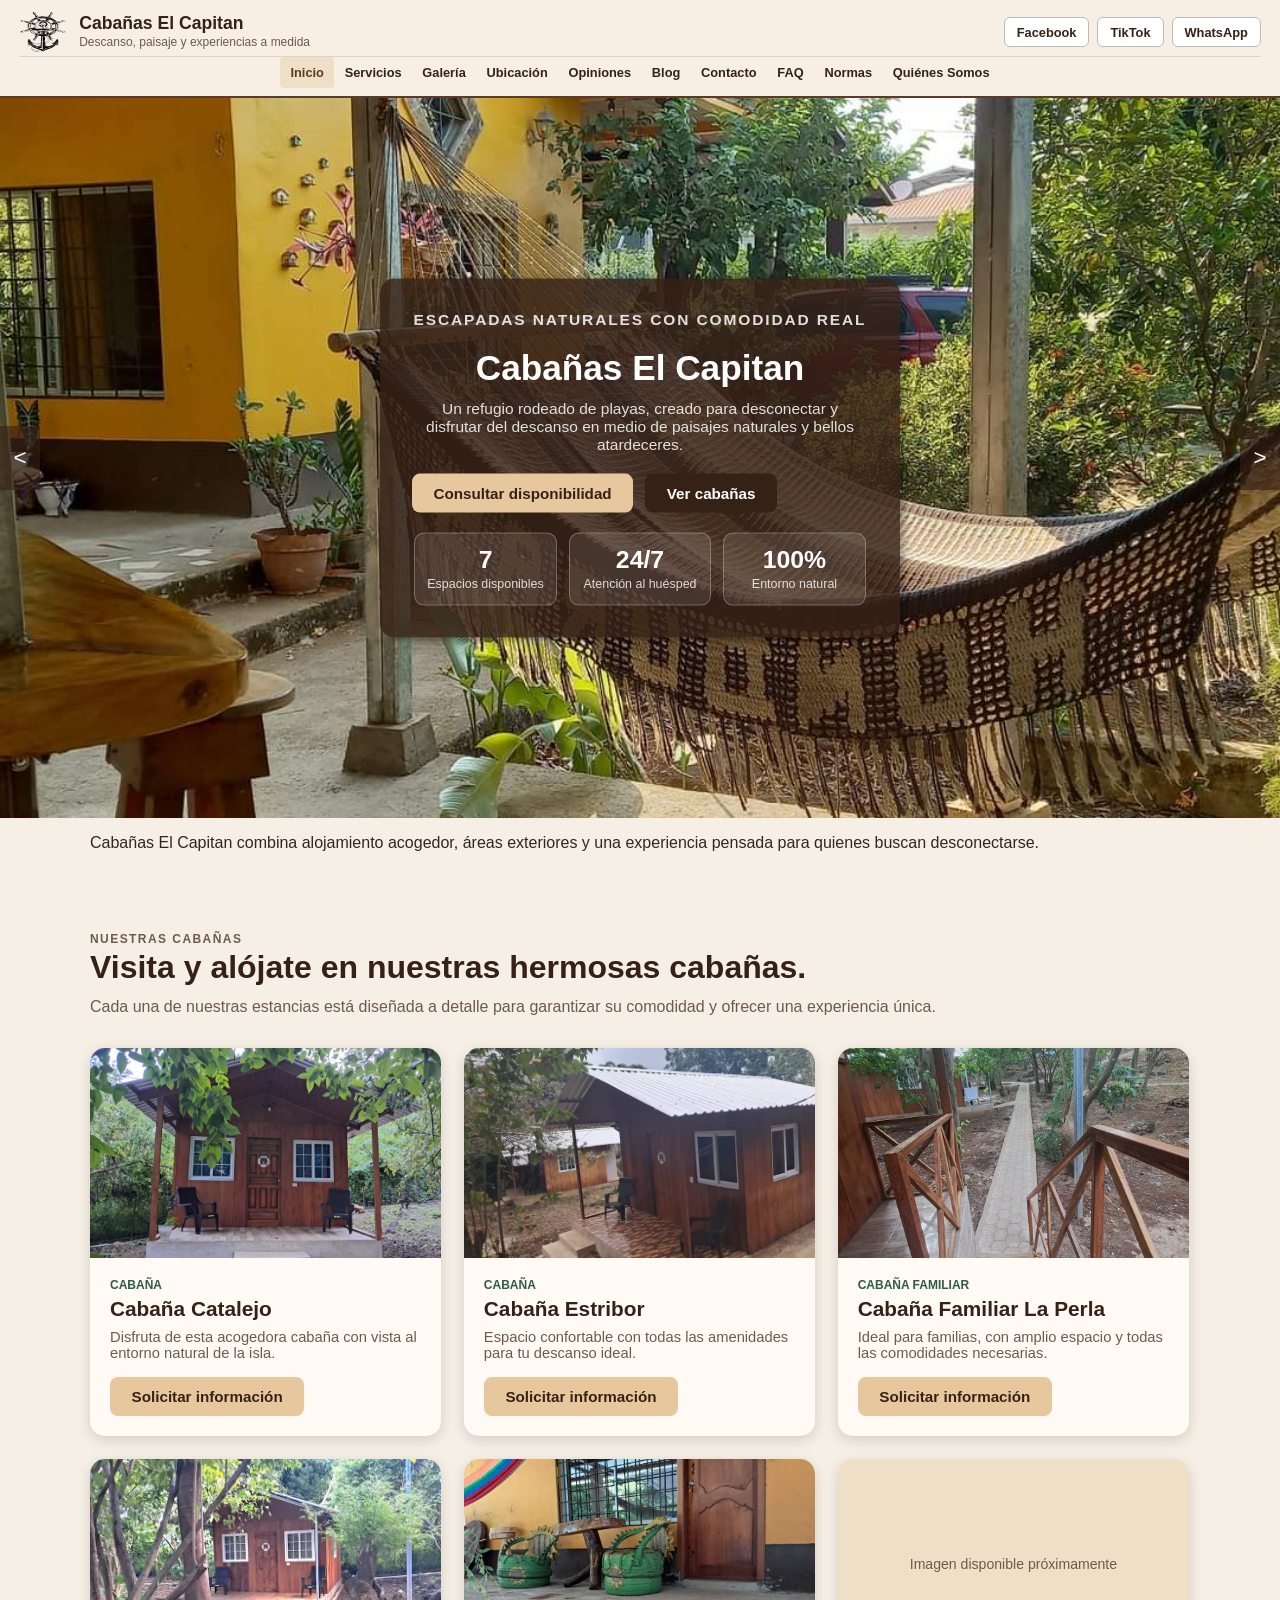
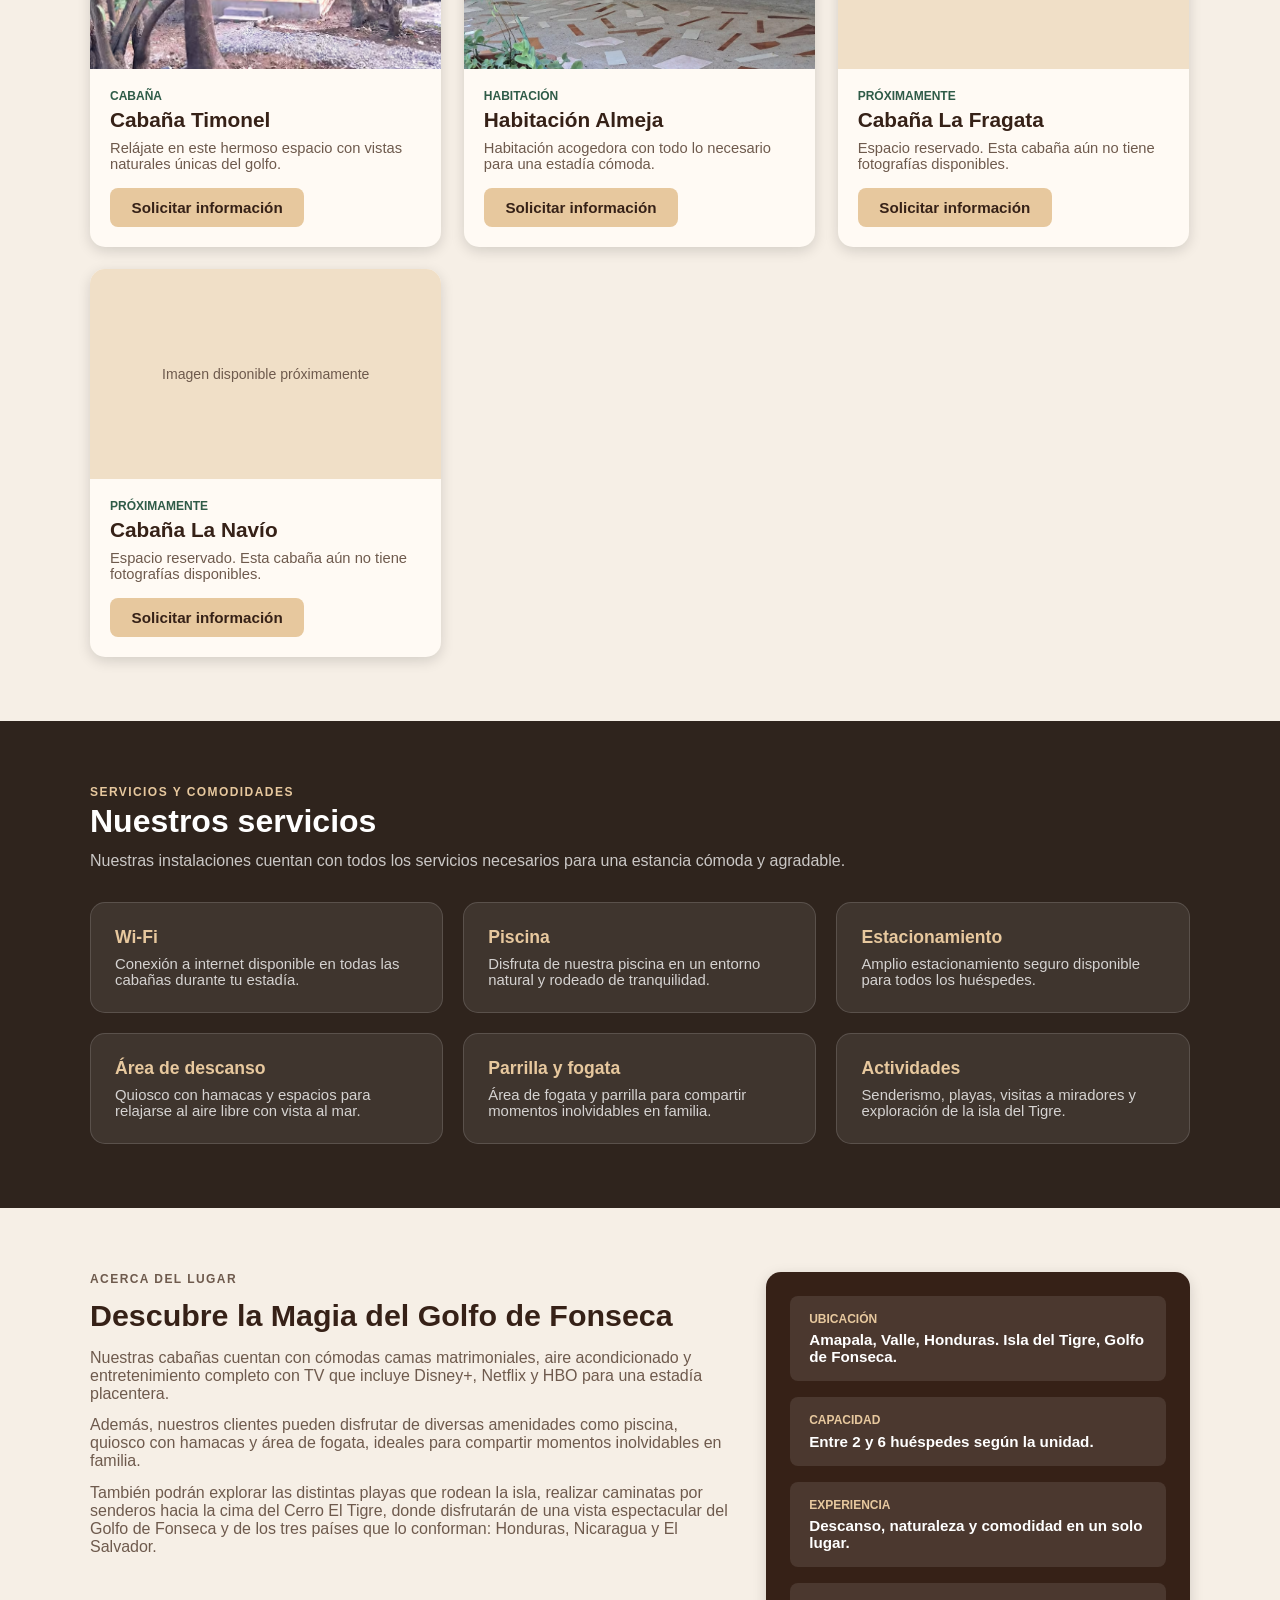
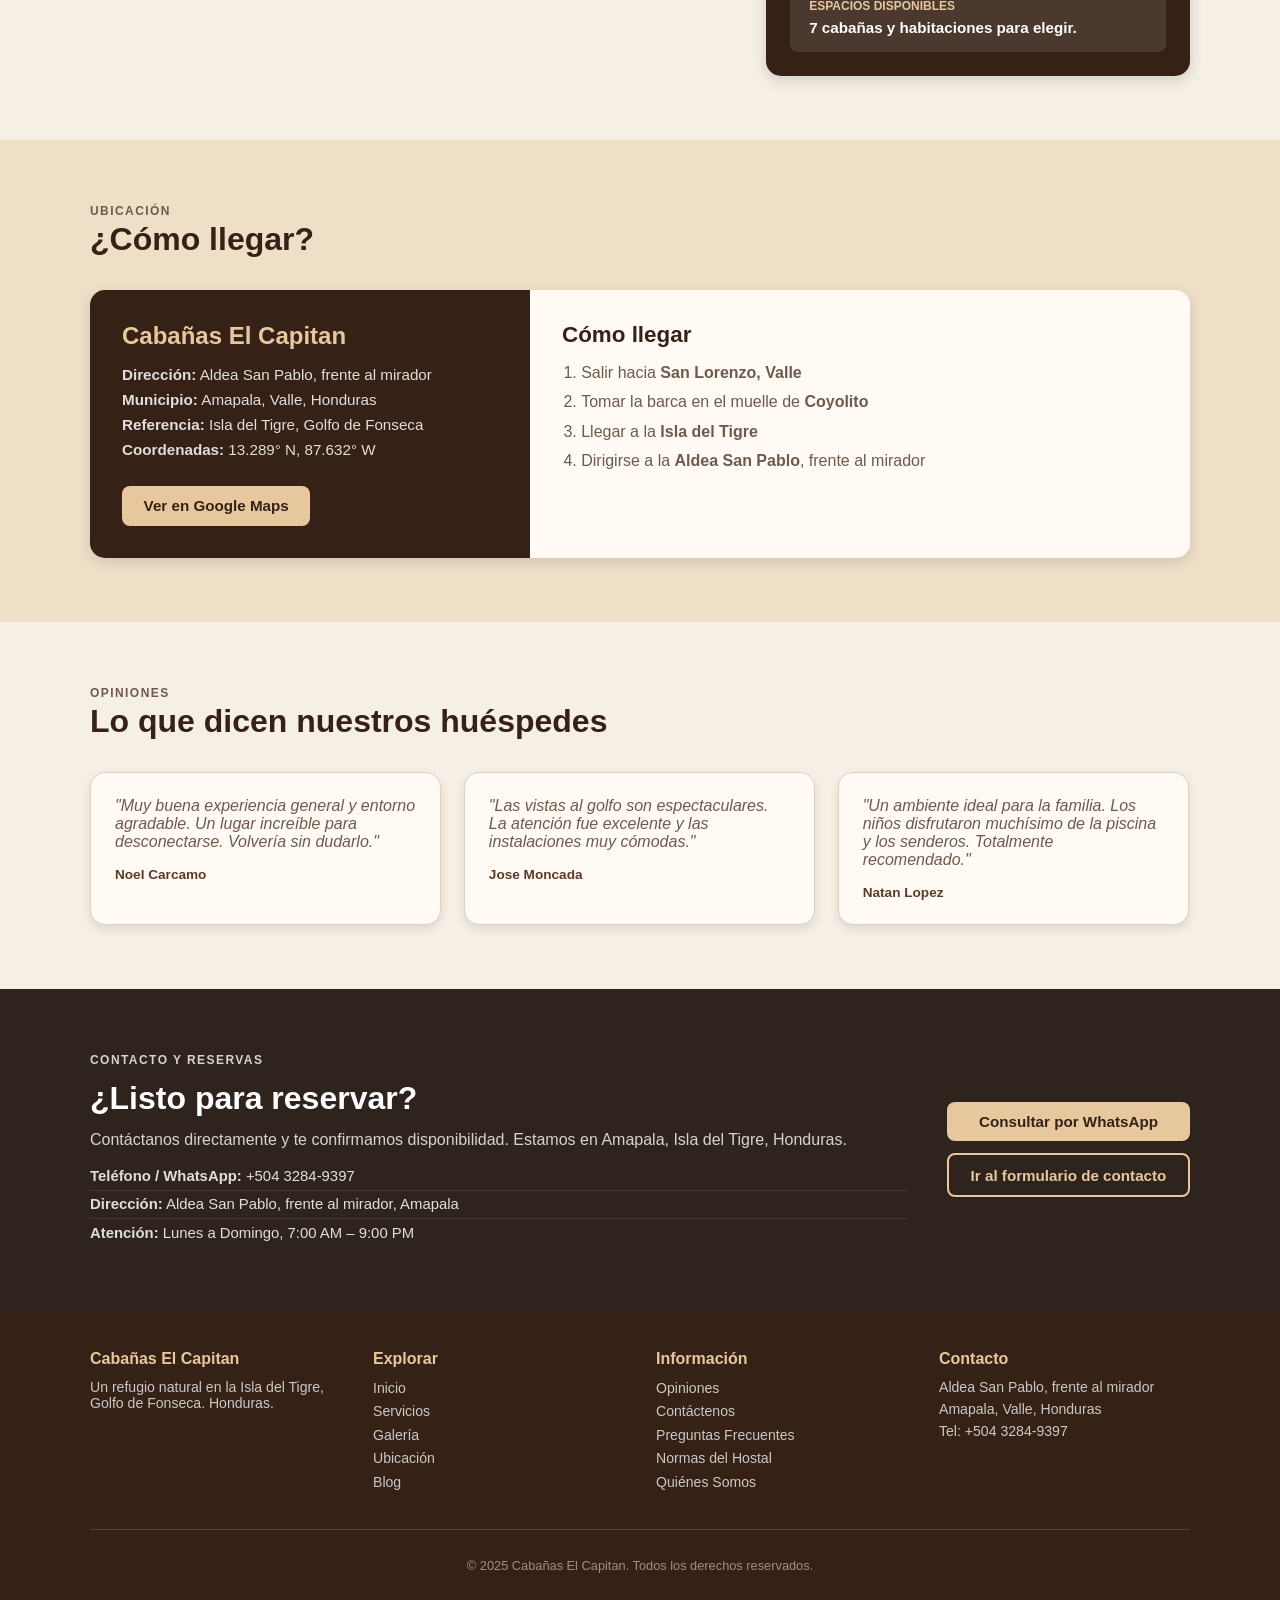
==== commit 1702028e: "correccion index" ====
--- a/index.html
+++ b/index.html
@@ -268,17 +268,17 @@
                     <blockquote class="review-card">
                         <p>"Muy buena experiencia general y entorno agradable. Un lugar increíble para desconectarse.
                             Volvería sin dudarlo."</p>
-                        <cite>Nombre Apellido | Huésped</cite>
+                        <cite>Noel Carcamo</cite>
                     </blockquote>
                     <blockquote class="review-card">
                         <p>"Las vistas al golfo son espectaculares. La atención fue excelente y las instalaciones muy
                             cómodas."</p>
-                        <cite>Nombre Apellido | Escapada en pareja</cite>
+                        <cite>Jose Moncada</cite>
                     </blockquote>
                     <blockquote class="review-card">
                         <p>"Un ambiente ideal para la familia. Los niños disfrutaron muchísimo de la piscina y los
                             senderos. Totalmente recomendado."</p>
-                        <cite>Nombre Apellido | Viaje familiar</cite>
+                        <cite>Natan Lopez</cite>
                     </blockquote>
                 </div>
             </div>
